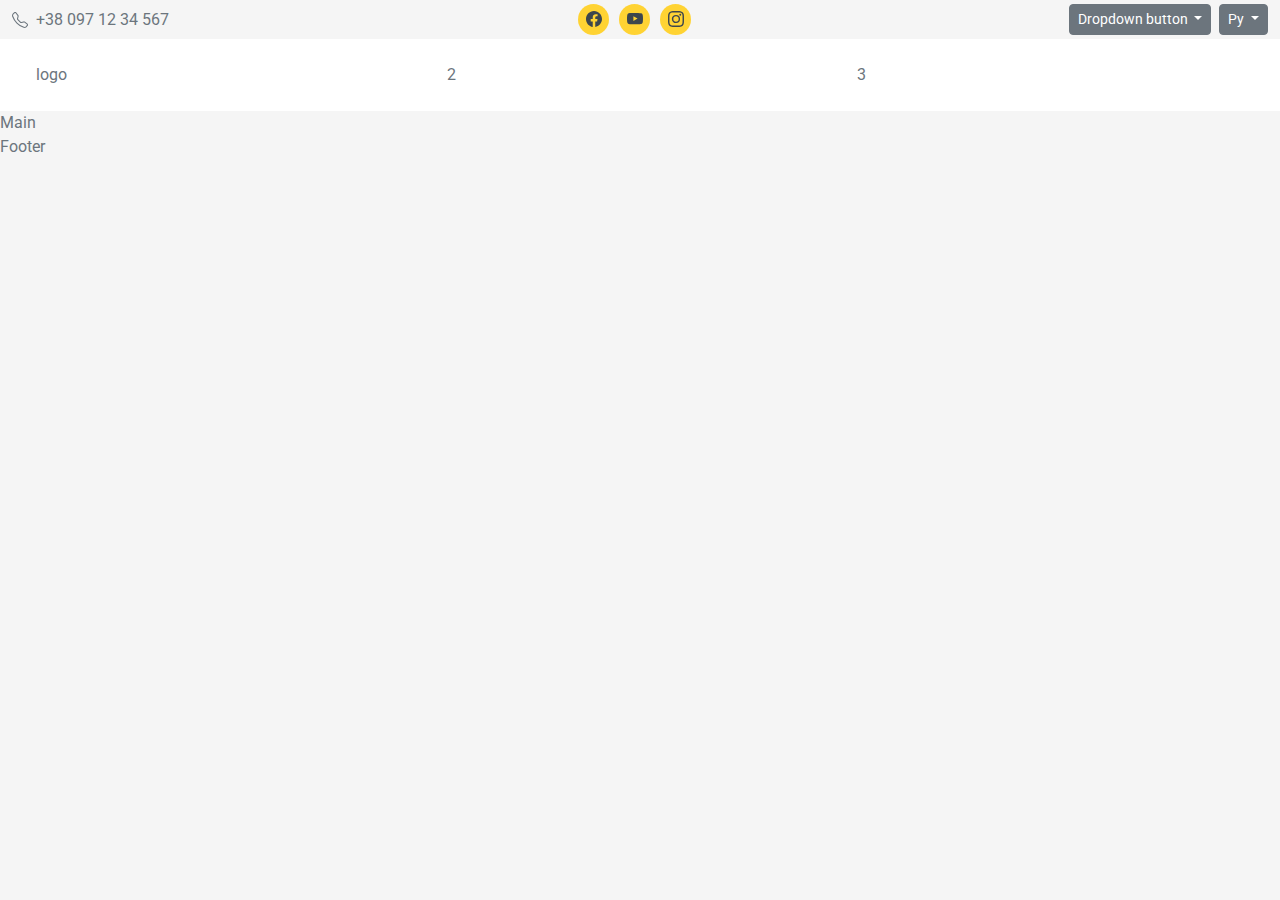
==== index.html @ b7987f8f "header-top" ====
<!DOCTYPE html>
<html lang="ru">

<head>
  <meta charset="UTF-8">
  <meta name="viewport" content="width=device-width, initial-scale=1.0">
  <title>BBQ</title>
  <link rel="preconnect" href="https://fonts.googleapis.com">
  <link rel="preconnect" href="https://fonts.gstatic.com" crossorigin>
  <link
    href="https://fonts.googleapis.com/css2?family=Roboto:ital,wght@0,400;0,700;0,900;1,400;1,700;1,900&display=swap"
    rel="stylesheet">
  <link href="https://cdn.jsdelivr.net/npm/bootstrap@5.3.3/dist/css/bootstrap.min.css" rel="stylesheet"
    integrity="sha384-QWTKZyjpPEjISv5WaRU9OFeRpok6YctnYmDr5pNlyT2bRjXh0JMhjY6hW+ALEwIH" crossorigin="anonymous">
  <link rel="shortcut icon" href="assets/images/favicons/hotdog_4882703.png" type="image/x-icon">
  <link rel="stylesheet" href="style.css">
</head>

<body>

  <header class="header">
    <div class="header-top py-1">
      <div class="container-fluid">
        <div class="row">
          <div class="col-6 col-sm-4">
            <div class="header-top-phone d-flex align-items-center h-100">
              <svg xmlns="http://www.w3.org/2000/svg" width="16" height="16" fill="currentColor" class="bi bi-telephone"
                viewBox="0 0 16 16">
                <path
                  d="M3.654 1.328a.678.678 0 0 0-1.015-.063L1.605 2.3c-.483.484-.661 1.169-.45 1.77a17.6 17.6 0 0 0 4.168 6.608 17.6 17.6 0 0 0 6.608 4.168c.601.211 1.286.033 1.77-.45l1.034-1.034a.678.678 0 0 0-.063-1.015l-2.307-1.794a.68.68 0 0 0-.58-.122l-2.19.547a1.75 1.75 0 0 1-1.657-.459L5.482 8.062a1.75 1.75 0 0 1-.46-1.657l.548-2.19a.68.68 0 0 0-.122-.58zM1.884.511a1.745 1.745 0 0 1 2.612.163L6.29 2.98c.329.423.445.974.315 1.494l-.547 2.19a.68.68 0 0 0 .178.643l2.457 2.457a.68.68 0 0 0 .644.178l2.189-.547a1.75 1.75 0 0 1 1.494.315l2.306 1.794c.829.645.905 1.87.163 2.611l-1.034 1.034c-.74.74-1.846 1.065-2.877.702a18.6 18.6 0 0 1-7.01-4.42 18.6 18.6 0 0 1-4.42-7.009c-.362-1.03-.037-2.137.703-2.877z" />
              </svg>
              <a href="tel:+380971234567" class=" d-none d-sm-block">+38 097 12 34 567</a>
            </div>
          </div>
          <div class="col-sm-4 d-none d-sm-block">
            <ul class="social-icons d-flex justify-content-center">
              <li><a href="" class="social-icons-link">
                  <svg xmlns="http://www.w3.org/2000/svg" width="16" height="16" fill="currentColor"
                    class="bi bi-facebook" viewBox="0 0 16 16">
                    <path
                      d="M16 8.049c0-4.446-3.582-8.05-8-8.05C3.58 0-.002 3.603-.002 8.05c0 4.017 2.926 7.347 6.75 7.951v-5.625h-2.03V8.05H6.75V6.275c0-2.017 1.195-3.131 3.022-3.131.876 0 1.791.157 1.791.157v1.98h-1.009c-.993 0-1.303.621-1.303 1.258v1.51h2.218l-.354 2.326H9.25V16c3.824-.604 6.75-3.934 6.75-7.951" />
                  </svg></a></li>
              <li><a href="" class="social-icons-link">
                  <svg xmlns="http://www.w3.org/2000/svg" width="16" height="16" fill="currentColor"
                    class="bi bi-youtube" viewBox="0 0 16 16">
                    <path
                      d="M8.051 1.999h.089c.822.003 4.987.033 6.11.335a2.01 2.01 0 0 1 1.415 1.42c.101.38.172.883.22 1.402l.01.104.022.26.008.104c.065.914.073 1.77.074 1.957v.075c-.001.194-.01 1.108-.082 2.06l-.008.105-.009.104c-.05.572-.124 1.14-.235 1.558a2.01 2.01 0 0 1-1.415 1.42c-1.16.312-5.569.334-6.18.335h-.142c-.309 0-1.587-.006-2.927-.052l-.17-.006-.087-.004-.171-.007-.171-.007c-1.11-.049-2.167-.128-2.654-.26a2.01 2.01 0 0 1-1.415-1.419c-.111-.417-.185-.986-.235-1.558L.09 9.82l-.008-.104A31 31 0 0 1 0 7.68v-.123c.002-.215.01-.958.064-1.778l.007-.103.003-.052.008-.104.022-.26.01-.104c.048-.519.119-1.023.22-1.402a2.01 2.01 0 0 1 1.415-1.42c.487-.13 1.544-.21 2.654-.26l.17-.007.172-.006.086-.003.171-.007A100 100 0 0 1 7.858 2zM6.4 5.209v4.818l4.157-2.408z" />
                  </svg></a></li>
              <li><a href="" class="social-icons-link">
                  <svg xmlns="http://www.w3.org/2000/svg" width="16" height="16" fill="currentColor"
                    class="bi bi-instagram" viewBox="0 0 16 16">
                    <path
                      d="M8 0C5.829 0 5.556.01 4.703.048 3.85.088 3.269.222 2.76.42a3.9 3.9 0 0 0-1.417.923A3.9 3.9 0 0 0 .42 2.76C.222 3.268.087 3.85.048 4.7.01 5.555 0 5.827 0 8.001c0 2.172.01 2.444.048 3.297.04.852.174 1.433.372 1.942.205.526.478.972.923 1.417.444.445.89.719 1.416.923.51.198 1.09.333 1.942.372C5.555 15.99 5.827 16 8 16s2.444-.01 3.298-.048c.851-.04 1.434-.174 1.943-.372a3.9 3.9 0 0 0 1.416-.923c.445-.445.718-.891.923-1.417.197-.509.332-1.09.372-1.942C15.99 10.445 16 10.173 16 8s-.01-2.445-.048-3.299c-.04-.851-.175-1.433-.372-1.941a3.9 3.9 0 0 0-.923-1.417A3.9 3.9 0 0 0 13.24.42c-.51-.198-1.092-.333-1.943-.372C10.443.01 10.172 0 7.998 0zm-.717 1.442h.718c2.136 0 2.389.007 3.232.046.78.035 1.204.166 1.486.275.373.145.64.319.92.599s.453.546.598.92c.11.281.24.705.275 1.485.039.843.047 1.096.047 3.231s-.008 2.389-.047 3.232c-.035.78-.166 1.203-.275 1.485a2.5 2.5 0 0 1-.599.919c-.28.28-.546.453-.92.598-.28.11-.704.24-1.485.276-.843.038-1.096.047-3.232.047s-2.39-.009-3.233-.047c-.78-.036-1.203-.166-1.485-.276a2.5 2.5 0 0 1-.92-.598 2.5 2.5 0 0 1-.6-.92c-.109-.281-.24-.705-.275-1.485-.038-.843-.046-1.096-.046-3.233s.008-2.388.046-3.231c.036-.78.166-1.204.276-1.486.145-.373.319-.64.599-.92s.546-.453.92-.598c.282-.11.705-.24 1.485-.276.738-.034 1.024-.044 2.515-.045zm4.988 1.328a.96.96 0 1 0 0 1.92.96.96 0 0 0 0-1.92m-4.27 1.122a4.109 4.109 0 1 0 0 8.217 4.109 4.109 0 0 0 0-8.217m0 1.441a2.667 2.667 0 1 1 0 5.334 2.667 2.667 0 0 1 0-5.334" />
                  </svg>
                </a></li>
            </ul>
          </div>
          <div class="col-6 col-sm-4 d-flex justify-content-end">
            <div class="btn-group">
              <div class="dropdown me-2">
                <button class="btn btn-secondary btn-sm dropdown-toggle" type="button" data-bs-toggle="dropdown"
                  aria-expanded="false">
                  Dropdown button
                </button>
                <ul class="dropdown-menu">
                  <li><a class="dropdown-item" href="#">Action</a></li>
                  <li><a class="dropdown-item" href="#">Another action</a></li>
                  <li><a class="dropdown-item" href="#">Something else here</a></li>
                </ul>
              </div>
              <div class="dropdown">
                <button class="btn btn-secondary btn-sm dropdown-toggle" type="button" data-bs-toggle="dropdown"
                  aria-expanded="false">
                  Ру
                </button>
                <ul class="dropdown-menu">
                  <li><a class="dropdown-item" href="#">Eng</a></li>
                </ul>
              </div>
            </div>
          </div>
        </div>
      </div>
    </div>
    <div class="header-middle bg-white p-4">
      <div class="container-fluid">
        <div class="row">
          <div class="col-md-4">
            <a href="index.html" class="header-logo">logo</a>
          </div>
          <div class="col-md-4">2</div>
          <div class="col-md-4">3</div>
        </div>
      </div>
    </div>
    <div class="header-bottom">

    </div>
  </header>



  <main class="main">Main</main>



  <footer class="footer">Footer</footer>

  <script src="https://cdn.jsdelivr.net/npm/@popperjs/core@2.11.8/dist/umd/popper.min.js"
    integrity="sha384-I7E8VVD/ismYTF4hNIPjVp/Zjvgyol6VFvRkX/vR+Vc4jQkC+hVqc2pM8ODewa9r"
    crossorigin="anonymous"></script>
  <script src="https://cdn.jsdelivr.net/npm/bootstrap@5.3.3/dist/js/bootstrap.bundle.min.js"
    integrity="sha384-YvpcrYf0tY3lHB60NNkmXc5s9fDVZLESaAA55NDzOxhy9GkcIdslK1eN7N6jIeHz"
    crossorigin="anonymous"></script>
  <script src="assets/js/main.js"></script>

</body>

</html>
---- style.css ----
.roboto-black-italic {
  font-family: "Roboto", sans-serif;
  font-weight: 900;
  font-style: italic;
}

.roboto-black {
  font-family: "Roboto", sans-serif;
  font-weight: 900;
  font-style: normal;
}

.roboto-bold-italic {
  font-family: "Roboto", sans-serif;
  font-weight: 700;
  font-style: italic;
}

.roboto-bold {
  font-family: "Roboto", sans-serif;
  font-weight: 700;
  font-style: normal;
}

.roboto-regular-italic {
  font-family: "Roboto", sans-serif;
  font-weight: 400;
  font-style: italic;
}

.roboto-regular {
  font-family: "Roboto", sans-serif;
  font-weight: 400;
  font-style: normal;
}

:root {
  --bg-color: #f5f5f5;
  --text-color: #6c757d;
  --accent-color: #ffd333;
  --contrast-color: #3d464d;
}


/* General */
html, body {
  box-sizing: border-box;
  height: 100%;
}

body {
  font-family: 'Roboto', sans-serif;
  min-width: 320px;
  background-color: var(--bg-color);
  color: var(--text-color);
}

a {
  color: var(--text-color);
  text-decoration: none;
}

img {
  min-width: 100%;
  height: auto;
}

ul, li {
	list-style: none;
	margin: 0;
	padding: 0;
}


/* Header */

.header {
}
.header-top {
}
.container-fluid {
}
.row {
}
.col-md-4 {
}
.header-top-phone {

}
.bi {
}
.bi-telephone {
  margin-right: 8px;
}
.social-icons {
  /* display: flex; */
  justify-content: center;
}

.social-icons li {
  margin-right: 10px;
}
.social-icons-link {
  background-color: var(--accent-color);
  color: var(--contrast-color);
  width: 31px;
  height: 31px;
  line-height: 28px;
  border-radius: 50%;
  float: left;
  text-align: center;
  transition: all .3s;
}

.social-icons-link:hover {
  background-color: var(--contrast-color);
  color: var(--accent-color);
}

.bi-facebook {
}
.bi-youtube {
}
.bi-instagram {
}
.btn-group {
}
.dropdown {
}
.btn {
  /* --bs-btn-padding-y: .2rem; --bs-btn-padding-x: .4rem; --bs-btn-font-size: .65rem; */
}
.btn-secondary {
}
.dropdown-toggle {
}
.dropdown-menu {
}
.dropdown-item {
}

.header-middle {
}
.header-bottom {
}
.main {
}
.footer {
}

/* Main */



/* Footer */
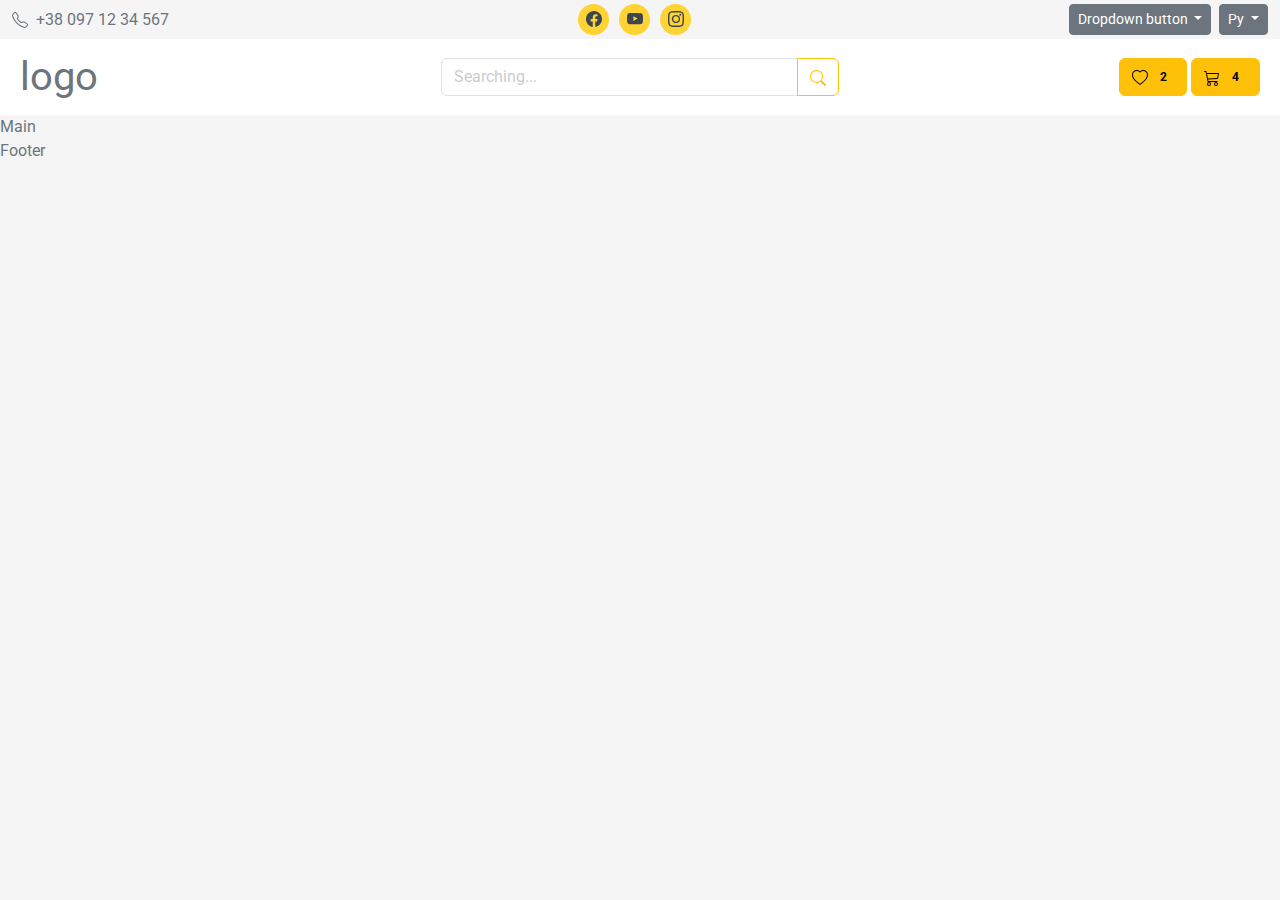
==== commit 85f90919: "layout header-middle" ====
--- a/index.html
+++ b/index.html
@@ -82,19 +82,67 @@
         </div>
       </div>
     </div>
-    <div class="header-middle bg-white p-4">
+    <div class="header-middle bg-white p-2">
       <div class="container-fluid">
-        <div class="row">
+        <div class="row align-items-center">
           <div class="col-md-4">
-            <a href="index.html" class="header-logo">logo</a>
+            <a href="index.html" class="header-logo fs-1">logo</a>
           </div>
-          <div class="col-md-4">2</div>
-          <div class="col-md-4">3</div>
+          <div class="col-md-4 mb-2 mb-md-0">
+            <form action="#">
+              <div class="input-group">
+                <input type="text" class="form-control" placeholder="Searching..." aria-label="Searching..." aria-describedby="button-search">
+                <button class="btn btn-outline-warning" type="submit" id="button-search">
+                  <svg xmlns="http://www.w3.org/2000/svg" width="16" height="16" fill="currentColor" class="bi bi-search" viewBox="0 0 16 16">
+                    <path d="M11.742 10.344a6.5 6.5 0 1 0-1.397 1.398h-.001q.044.06.098.115l3.85 3.85a1 1 0 0 0 1.415-1.414l-3.85-3.85a1 1 0 0 0-.115-.1zM12 6.5a5.5 5.5 0 1 1-11 0 5.5 5.5 0 0 1 11 0"/>
+                  </svg>
+                </button>
+              </div>
+            </form>
+          </div>
+          <div class="col-md-4 cart-buttons text-end">
+            <a href="#" class="btn btn-warning">
+              <!-- <svg xmlns="http://www.w3.org/2000/svg" width="16" height="16" fill="currentColor" class="bi bi-heart-fill" viewBox="0 0 16 16">
+                <path fill-rule="evenodd" d="M8 1.314C12.438-3.248 23.534 4.735 8 15-7.534 4.736 3.562-3.248 8 1.314"/>
+              </svg> -->
+              <svg xmlns="http://www.w3.org/2000/svg" width="16" height="16" fill="currentColor" class="bi bi-heart" viewBox="0 0 16 16">
+                <path d="m8 2.748-.717-.737C5.6.281 2.514.878 1.4 3.053c-.523 1.023-.641 2.5.314 4.385.92 1.815 2.834 3.989 6.286 6.357 3.452-2.368 5.365-4.542 6.286-6.357.955-1.886.838-3.362.314-4.385C13.486.878 10.4.28 8.717 2.01zM8 15C-7.333 4.868 3.279-3.04 7.824 1.143q.09.083.176.171a3 3 0 0 1 .176-.17C12.72-3.042 23.333 4.867 8 15"/>
+              </svg>
+              <span class="badge text-bg-warning">2</span>
+            </a>
+            <button class="btn btn-warning" type="button"  data-bs-toggle="offcanvas" data-bs-target="#offcanvasCart" aria-controls="offcanvasCart">
+              <svg xmlns="http://www.w3.org/2000/svg" width="16" height="16" fill="currentColor" class="bi bi-cart3" viewBox="0 0 16 16">
+                <path d="M0 1.5A.5.5 0 0 1 .5 1H2a.5.5 0 0 1 .485.379L2.89 3H14.5a.5.5 0 0 1 .49.598l-1 5a.5.5 0 0 1-.465.401l-9.397.472L4.415 11H13a.5.5 0 0 1 0 1H4a.5.5 0 0 1-.491-.408L2.01 3.607 1.61 2H.5a.5.5 0 0 1-.5-.5M3.102 4l.84 4.479 9.144-.459L13.89 4zM5 12a2 2 0 1 0 0 4 2 2 0 0 0 0-4m7 0a2 2 0 1 0 0 4 2 2 0 0 0 0-4m-7 1a1 1 0 1 1 0 2 1 1 0 0 1 0-2m7 0a1 1 0 1 1 0 2 1 1 0 0 1 0-2"/>
+              </svg>
+              <span class="badge text-bg-warning">4</span>
+            </button>
+            <div class="offcanvas offcanvas-end" tabindex="-1" id="offcanvasCart" aria-labelledby="offcanvasCartLabel">
+              <div class="offcanvas-header">
+                <h5 class="offcanvas-title" id="offcanvasExampleLabel">Offcanvas</h5>
+                <button type="button" class="btn-close" data-bs-dismiss="offcanvas" aria-label="Close"></button>
+              </div>
+              <div class="offcanvas-body">
+                <div>
+                  Some text as placeholder. In real life you can have the elements you have chosen. Like, text, images, lists, etc.
+                </div>
+                <div class="dropdown mt-3">
+                  <button class="btn btn-secondary dropdown-toggle" type="button" data-bs-toggle="dropdown">
+                    Dropdown button
+                  </button>
+                  <ul class="dropdown-menu">
+                    <li><a class="dropdown-item" href="#">Action</a></li>
+                    <li><a class="dropdown-item" href="#">Another action</a></li>
+                    <li><a class="dropdown-item" href="#">Something else here</a></li>
+                  </ul>
+                </div>
+              </div>
+            </div>
+          </div>
         </div>
       </div>
     </div>
     <div class="header-bottom">
-
+  
     </div>
   </header>
 
--- a/style.css
+++ b/style.css
@@ -39,6 +39,7 @@
   --text-color: #6c757d;
   --accent-color: #ffd333;
   --contrast-color: #3d464d;
+  --gray-color: #ccc;
 }
 
 
@@ -141,15 +142,29 @@
 
 .header-middle {
 }
+
+.form-control:focus {
+  border-color: var(--accent-color);
+  box-shadow: none;
+}
+
+.form-control::placeholder {
+  color: var(--gray-color);
+}
+
+.cart-buttons {
+}
+
 .header-bottom {
 }
-.main {
-}
-.footer {
-}
-
-/* Main */
 
 
 
-/* Footer */+/* Main */
+.main {
+}
+
+
+/* Footer */
+.footer {
+}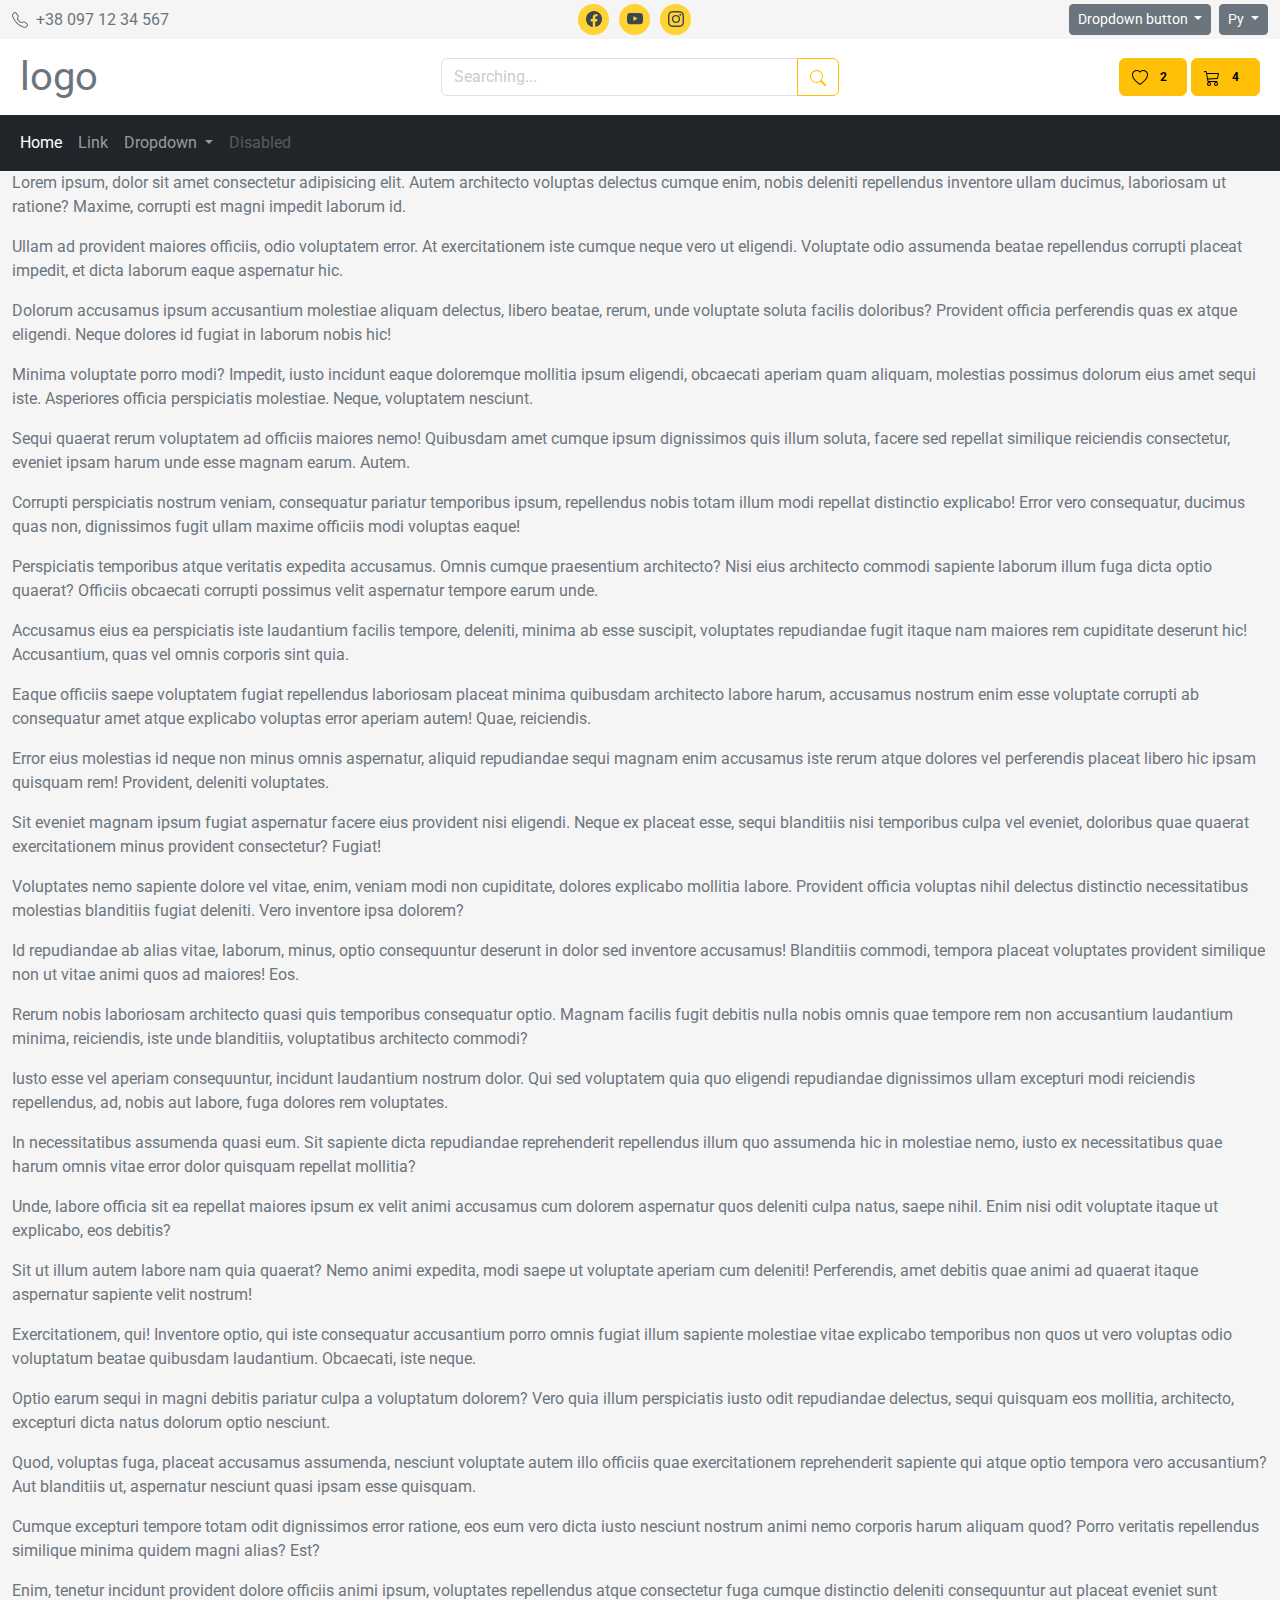
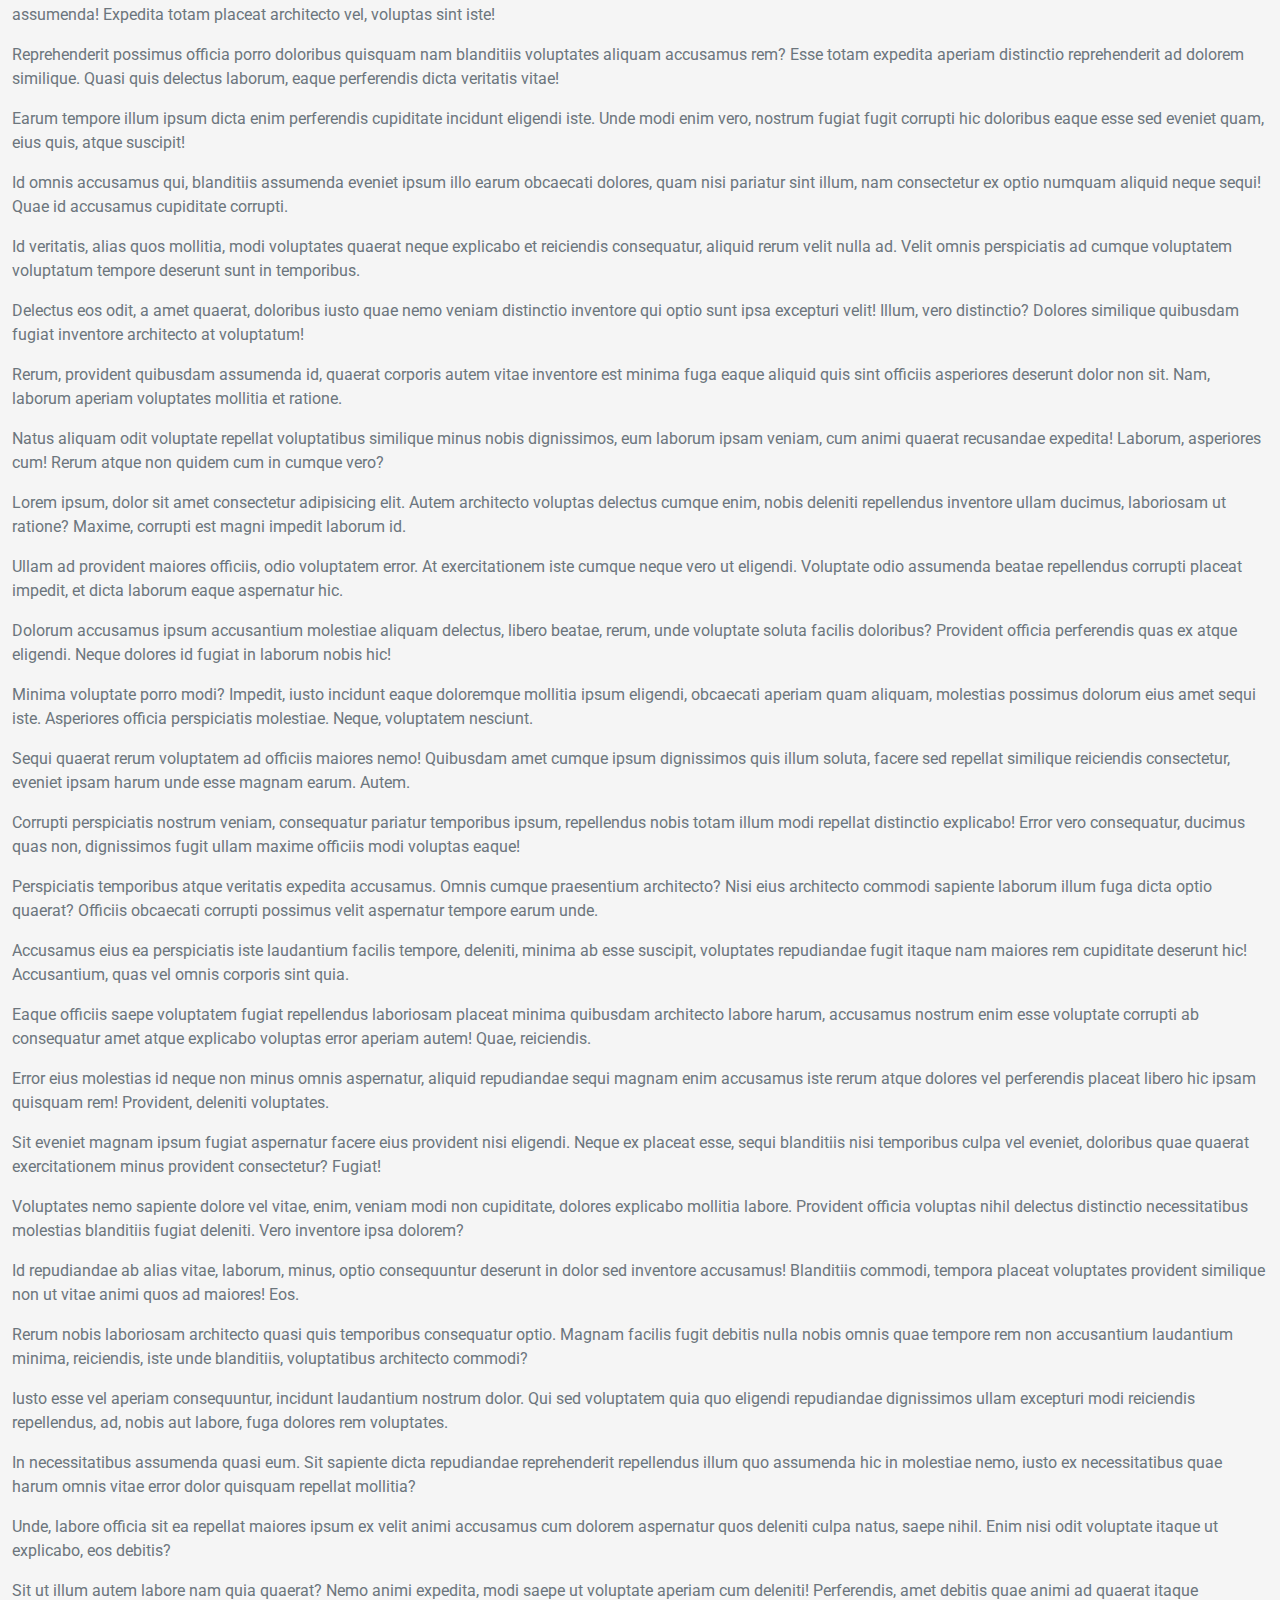
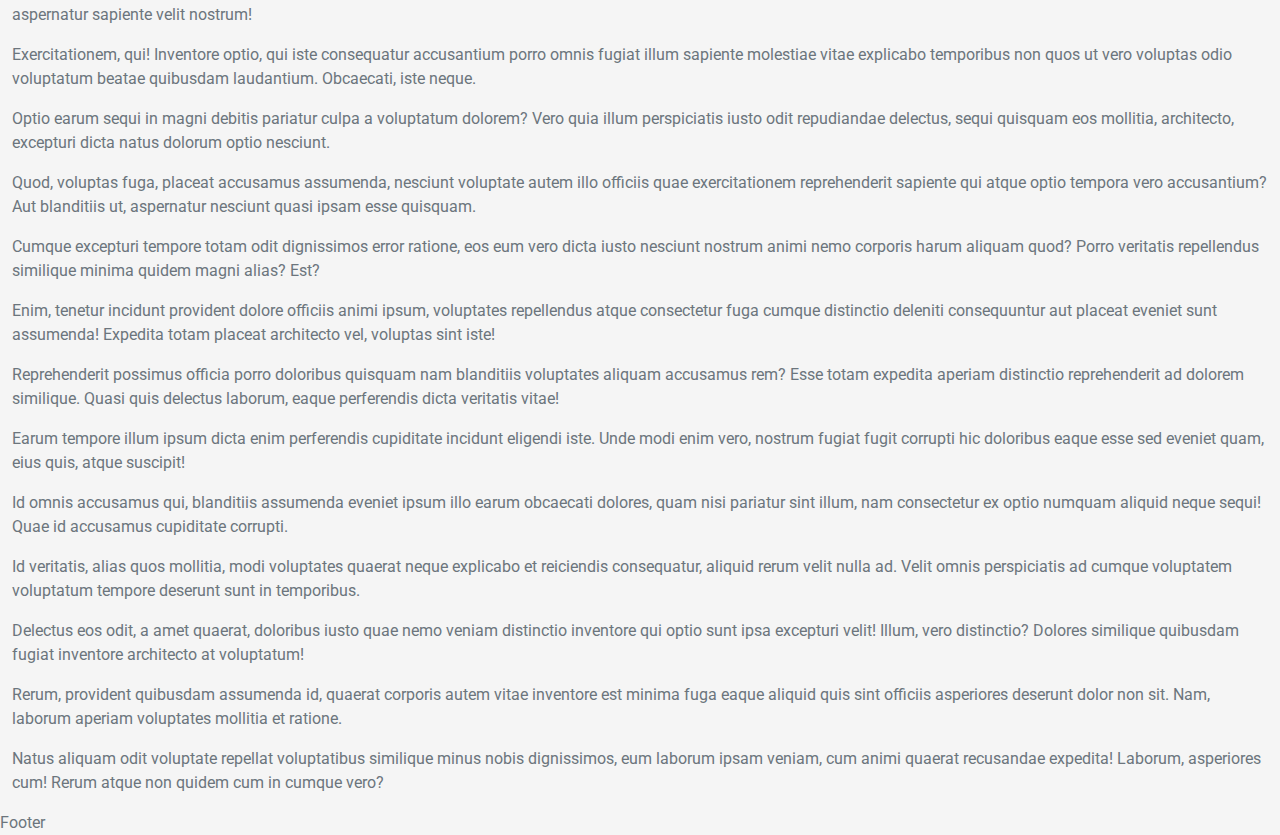
==== commit 8112f92f: "layout header-middle ready" ====
--- a/index.html
+++ b/index.html
@@ -19,6 +19,8 @@
 <body>
 
   <header class="header">
+
+    <!-- .header-top -->
     <div class="header-top py-1">
       <div class="container-fluid">
         <div class="row">
@@ -29,7 +31,12 @@
                 <path
                   d="M3.654 1.328a.678.678 0 0 0-1.015-.063L1.605 2.3c-.483.484-.661 1.169-.45 1.77a17.6 17.6 0 0 0 4.168 6.608 17.6 17.6 0 0 0 6.608 4.168c.601.211 1.286.033 1.77-.45l1.034-1.034a.678.678 0 0 0-.063-1.015l-2.307-1.794a.68.68 0 0 0-.58-.122l-2.19.547a1.75 1.75 0 0 1-1.657-.459L5.482 8.062a1.75 1.75 0 0 1-.46-1.657l.548-2.19a.68.68 0 0 0-.122-.58zM1.884.511a1.745 1.745 0 0 1 2.612.163L6.29 2.98c.329.423.445.974.315 1.494l-.547 2.19a.68.68 0 0 0 .178.643l2.457 2.457a.68.68 0 0 0 .644.178l2.189-.547a1.75 1.75 0 0 1 1.494.315l2.306 1.794c.829.645.905 1.87.163 2.611l-1.034 1.034c-.74.74-1.846 1.065-2.877.702a18.6 18.6 0 0 1-7.01-4.42 18.6 18.6 0 0 1-4.42-7.009c-.362-1.03-.037-2.137.703-2.877z" />
               </svg>
-              <a href="tel:+380971234567" class=" d-none d-sm-block">+38 097 12 34 567</a>
+              <a href="tel:+380971234567" class=" d-none d-sm-block">
+                <svg xmlns="http://www.w3.org/2000/svg" width="16" height="16" fill="currentColor"
+                  class="bi bi-telephone-mobi" viewBox="0 0 16 16">
+                  <path
+                    d="M3.654 1.328a.678.678 0 0 0-1.015-.063L1.605 2.3c-.483.484-.661 1.169-.45 1.77a17.6 17.6 0 0 0 4.168 6.608 17.6 17.6 0 0 0 6.608 4.168c.601.211 1.286.033 1.77-.45l1.034-1.034a.678.678 0 0 0-.063-1.015l-2.307-1.794a.68.68 0 0 0-.58-.122l-2.19.547a1.75 1.75 0 0 1-1.657-.459L5.482 8.062a1.75 1.75 0 0 1-.46-1.657l.548-2.19a.68.68 0 0 0-.122-.58zM1.884.511a1.745 1.745 0 0 1 2.612.163L6.29 2.98c.329.423.445.974.315 1.494l-.547 2.19a.68.68 0 0 0 .178.643l2.457 2.457a.68.68 0 0 0 .644.178l2.189-.547a1.75 1.75 0 0 1 1.494.315l2.306 1.794c.829.645.905 1.87.163 2.611l-1.034 1.034c-.74.74-1.846 1.065-2.877.702a18.6 18.6 0 0 1-7.01-4.42 18.6 18.6 0 0 1-4.42-7.009c-.362-1.03-.037-2.137.703-2.877z" />
+                </svg>+38 097 12 34 567</a>
             </div>
           </div>
           <div class="col-sm-4 d-none d-sm-block">
@@ -82,6 +89,8 @@
         </div>
       </div>
     </div>
+
+    <!-- .header-middle -->
     <div class="header-middle bg-white p-2">
       <div class="container-fluid">
         <div class="row align-items-center">
@@ -91,64 +100,295 @@
           <div class="col-md-4 mb-2 mb-md-0">
             <form action="#">
               <div class="input-group">
-                <input type="text" class="form-control" placeholder="Searching..." aria-label="Searching..." aria-describedby="button-search">
+                <input type="text" class="form-control" placeholder="Searching..." aria-label="Searching..."
+                  aria-describedby="button-search">
                 <button class="btn btn-outline-warning" type="submit" id="button-search">
-                  <svg xmlns="http://www.w3.org/2000/svg" width="16" height="16" fill="currentColor" class="bi bi-search" viewBox="0 0 16 16">
-                    <path d="M11.742 10.344a6.5 6.5 0 1 0-1.397 1.398h-.001q.044.06.098.115l3.85 3.85a1 1 0 0 0 1.415-1.414l-3.85-3.85a1 1 0 0 0-.115-.1zM12 6.5a5.5 5.5 0 1 1-11 0 5.5 5.5 0 0 1 11 0"/>
+                  <svg xmlns="http://www.w3.org/2000/svg" width="16" height="16" fill="currentColor"
+                    class="bi bi-search" viewBox="0 0 16 16">
+                    <path
+                      d="M11.742 10.344a6.5 6.5 0 1 0-1.397 1.398h-.001q.044.06.098.115l3.85 3.85a1 1 0 0 0 1.415-1.414l-3.85-3.85a1 1 0 0 0-.115-.1zM12 6.5a5.5 5.5 0 1 1-11 0 5.5 5.5 0 0 1 11 0" />
                   </svg>
                 </button>
               </div>
             </form>
           </div>
-          <div class="col-md-4 cart-buttons text-end">
+          <div class="col-md-4 cart-buttons text-end d-none d-lg-block">
             <a href="#" class="btn btn-warning">
-              <!-- <svg xmlns="http://www.w3.org/2000/svg" width="16" height="16" fill="currentColor" class="bi bi-heart-fill" viewBox="0 0 16 16">
-                <path fill-rule="evenodd" d="M8 1.314C12.438-3.248 23.534 4.735 8 15-7.534 4.736 3.562-3.248 8 1.314"/>
-              </svg> -->
-              <svg xmlns="http://www.w3.org/2000/svg" width="16" height="16" fill="currentColor" class="bi bi-heart" viewBox="0 0 16 16">
-                <path d="m8 2.748-.717-.737C5.6.281 2.514.878 1.4 3.053c-.523 1.023-.641 2.5.314 4.385.92 1.815 2.834 3.989 6.286 6.357 3.452-2.368 5.365-4.542 6.286-6.357.955-1.886.838-3.362.314-4.385C13.486.878 10.4.28 8.717 2.01zM8 15C-7.333 4.868 3.279-3.04 7.824 1.143q.09.083.176.171a3 3 0 0 1 .176-.17C12.72-3.042 23.333 4.867 8 15"/>
+              <svg xmlns="http://www.w3.org/2000/svg" width="16" height="16" fill="currentColor" class="bi bi-heart"
+                viewBox="0 0 16 16">
+                <path
+                  d="m8 2.748-.717-.737C5.6.281 2.514.878 1.4 3.053c-.523 1.023-.641 2.5.314 4.385.92 1.815 2.834 3.989 6.286 6.357 3.452-2.368 5.365-4.542 6.286-6.357.955-1.886.838-3.362.314-4.385C13.486.878 10.4.28 8.717 2.01zM8 15C-7.333 4.868 3.279-3.04 7.824 1.143q.09.083.176.171a3 3 0 0 1 .176-.17C12.72-3.042 23.333 4.867 8 15" />
               </svg>
               <span class="badge text-bg-warning">2</span>
             </a>
-            <button class="btn btn-warning" type="button"  data-bs-toggle="offcanvas" data-bs-target="#offcanvasCart" aria-controls="offcanvasCart">
-              <svg xmlns="http://www.w3.org/2000/svg" width="16" height="16" fill="currentColor" class="bi bi-cart3" viewBox="0 0 16 16">
-                <path d="M0 1.5A.5.5 0 0 1 .5 1H2a.5.5 0 0 1 .485.379L2.89 3H14.5a.5.5 0 0 1 .49.598l-1 5a.5.5 0 0 1-.465.401l-9.397.472L4.415 11H13a.5.5 0 0 1 0 1H4a.5.5 0 0 1-.491-.408L2.01 3.607 1.61 2H.5a.5.5 0 0 1-.5-.5M3.102 4l.84 4.479 9.144-.459L13.89 4zM5 12a2 2 0 1 0 0 4 2 2 0 0 0 0-4m7 0a2 2 0 1 0 0 4 2 2 0 0 0 0-4m-7 1a1 1 0 1 1 0 2 1 1 0 0 1 0-2m7 0a1 1 0 1 1 0 2 1 1 0 0 1 0-2"/>
+            <button class="btn btn-warning" type="button" data-bs-toggle="offcanvas" data-bs-target="#offcanvasCart"
+              aria-controls="offcanvasCart">
+              <svg xmlns="http://www.w3.org/2000/svg" width="16" height="16" fill="currentColor" class="bi bi-cart3"
+                viewBox="0 0 16 16">
+                <path
+                  d="M0 1.5A.5.5 0 0 1 .5 1H2a.5.5 0 0 1 .485.379L2.89 3H14.5a.5.5 0 0 1 .49.598l-1 5a.5.5 0 0 1-.465.401l-9.397.472L4.415 11H13a.5.5 0 0 1 0 1H4a.5.5 0 0 1-.491-.408L2.01 3.607 1.61 2H.5a.5.5 0 0 1-.5-.5M3.102 4l.84 4.479 9.144-.459L13.89 4zM5 12a2 2 0 1 0 0 4 2 2 0 0 0 0-4m7 0a2 2 0 1 0 0 4 2 2 0 0 0 0-4m-7 1a1 1 0 1 1 0 2 1 1 0 0 1 0-2m7 0a1 1 0 1 1 0 2 1 1 0 0 1 0-2" />
               </svg>
               <span class="badge text-bg-warning">4</span>
             </button>
-            <div class="offcanvas offcanvas-end" tabindex="-1" id="offcanvasCart" aria-labelledby="offcanvasCartLabel">
-              <div class="offcanvas-header">
-                <h5 class="offcanvas-title" id="offcanvasExampleLabel">Offcanvas</h5>
-                <button type="button" class="btn-close" data-bs-dismiss="offcanvas" aria-label="Close"></button>
-              </div>
-              <div class="offcanvas-body">
-                <div>
-                  Some text as placeholder. In real life you can have the elements you have chosen. Like, text, images, lists, etc.
-                </div>
-                <div class="dropdown mt-3">
-                  <button class="btn btn-secondary dropdown-toggle" type="button" data-bs-toggle="dropdown">
-                    Dropdown button
-                  </button>
-                  <ul class="dropdown-menu">
-                    <li><a class="dropdown-item" href="#">Action</a></li>
-                    <li><a class="dropdown-item" href="#">Another action</a></li>
-                    <li><a class="dropdown-item" href="#">Something else here</a></li>
-                  </ul>
-                </div>
-              </div>
-            </div>
           </div>
         </div>
       </div>
     </div>
-    <div class="header-bottom">
-  
+
+    <div class="offcanvas offcanvas-end" tabindex="-1" id="offcanvasCart" aria-labelledby="offcanvasCartLabel">
+      <div class="offcanvas-header">
+        <h5 class="offcanvas-title" id="offcanvasExampleLabel">Cart</h5>
+        <button type="button" class="btn-close" data-bs-dismiss="offcanvas" aria-label="Close"></button>
+      </div>
+      <div class="offcanvas-body">
+        <div>
+          Some text as placeholder. In real life you can have the elements you have chosen. Like, text, images,
+          lists, etc.
+        </div>
+        <div class="dropdown mt-3">
+          <button class="btn btn-secondary dropdown-toggle" type="button" data-bs-toggle="dropdown">
+            Dropdown button
+          </button>
+          <ul class="dropdown-menu">
+            <li><a class="dropdown-item" href="#">Action</a></li>
+            <li><a class="dropdown-item" href="#">Another action</a></li>
+            <li><a class="dropdown-item" href="#">Something else here</a></li>
+          </ul>
+        </div>
+      </div>
     </div>
+
   </header>
 
-
-
-  <main class="main">Main</main>
+  <!-- .header-bottom -->
+  <div class="header-bottom sticky-top">
+    <nav class="navbar navbar-expand-lg bg-dark" data-bs-theme="dark">
+      <div class="container-fluid">
+        <!-- <a class="navbar-brand" href="#">Navbar</a> -->
+        <button class="navbar-toggler" type="button" data-bs-toggle="collapse" data-bs-target="#navbarSupportedContent"
+          aria-controls="navbarSupportedContent" aria-expanded="false" aria-label="Toggle navigation">
+          <span class="navbar-toggler-icon"></span>
+        </button>
+        <div class="collapse navbar-collapse" id="navbarSupportedContent">
+          <ul class="navbar-nav me-auto mb-2 mb-lg-0">
+            <li class="nav-item">
+              <a class="nav-link active" aria-current="page" href="#">Home</a>
+            </li>
+            <li class="nav-item">
+              <a class="nav-link" href="#">Link</a>
+            </li>
+            <li class="nav-item dropdown">
+              <a class="nav-link dropdown-toggle" href="#" role="button" data-bs-toggle="dropdown"
+                aria-expanded="false">
+                Dropdown
+              </a>
+              <ul class="dropdown-menu">
+                <li><a class="dropdown-item" href="#">Action</a></li>
+                <li><a class="dropdown-item" href="#">Another action</a></li>
+                <li>
+                  <hr class="dropdown-divider">
+                </li>
+                <li><a class="dropdown-item" href="#">Something else here</a></li>
+              </ul>
+            </li>
+            <li class="nav-item">
+              <a class="nav-link disabled" aria-disabled="true">Disabled</a>
+            </li>
+          </ul>
+          <!-- <form class="d-flex" role="search">
+              <input class="form-control me-2" type="search" placeholder="Search" aria-label="Search">
+              <button class="btn btn-outline-success" type="submit">Search</button>
+            </form> -->
+        </div>
+
+        <div class="btn-mobi d-block d-lg-none">
+          <a href="#" class="btn btn-warning">
+            <svg xmlns="http://www.w3.org/2000/svg" width="16" height="16" fill="currentColor" class="bi bi-heart"
+              viewBox="0 0 16 16">
+              <path
+                d="m8 2.748-.717-.737C5.6.281 2.514.878 1.4 3.053c-.523 1.023-.641 2.5.314 4.385.92 1.815 2.834 3.989 6.286 6.357 3.452-2.368 5.365-4.542 6.286-6.357.955-1.886.838-3.362.314-4.385C13.486.878 10.4.28 8.717 2.01zM8 15C-7.333 4.868 3.279-3.04 7.824 1.143q.09.083.176.171a3 3 0 0 1 .176-.17C12.72-3.042 23.333 4.867 8 15" />
+            </svg>
+            <span class="badge text-bg-warning">2</span>
+          </a>
+          <button class="btn btn-warning" type="button" data-bs-toggle="offcanvas" data-bs-target="#offcanvasCart"
+            aria-controls="offcanvasCart">
+            <svg xmlns="http://www.w3.org/2000/svg" width="16" height="16" fill="currentColor" class="bi bi-cart3"
+              viewBox="0 0 16 16">
+              <path
+                d="M0 1.5A.5.5 0 0 1 .5 1H2a.5.5 0 0 1 .485.379L2.89 3H14.5a.5.5 0 0 1 .49.598l-1 5a.5.5 0 0 1-.465.401l-9.397.472L4.415 11H13a.5.5 0 0 1 0 1H4a.5.5 0 0 1-.491-.408L2.01 3.607 1.61 2H.5a.5.5 0 0 1-.5-.5M3.102 4l.84 4.479 9.144-.459L13.89 4zM5 12a2 2 0 1 0 0 4 2 2 0 0 0 0-4m7 0a2 2 0 1 0 0 4 2 2 0 0 0 0-4m-7 1a1 1 0 1 1 0 2 1 1 0 0 1 0-2m7 0a1 1 0 1 1 0 2 1 1 0 0 1 0-2" />
+            </svg>
+            <span class="badge text-bg-warning">4</span>
+          </button>
+        </div>
+
+      </div>
+    </nav>
+  </div>
+
+  <main class="main">
+    <div class="container-fluid">
+      <p>Lorem ipsum, dolor sit amet consectetur adipisicing elit. Autem architecto voluptas delectus cumque enim, nobis
+        deleniti repellendus inventore ullam ducimus, laboriosam ut ratione? Maxime, corrupti est magni impedit laborum
+        id.</p>
+      <p>Ullam ad provident maiores officiis, odio voluptatem error. At exercitationem iste cumque neque vero ut
+        eligendi. Voluptate odio assumenda beatae repellendus corrupti placeat impedit, et dicta laborum eaque
+        aspernatur hic.</p>
+      <p>Dolorum accusamus ipsum accusantium molestiae aliquam delectus, libero beatae, rerum, unde voluptate soluta
+        facilis doloribus? Provident officia perferendis quas ex atque eligendi. Neque dolores id fugiat in laborum
+        nobis hic!</p>
+      <p>Minima voluptate porro modi? Impedit, iusto incidunt eaque doloremque mollitia ipsum eligendi, obcaecati
+        aperiam quam aliquam, molestias possimus dolorum eius amet sequi iste. Asperiores officia perspiciatis
+        molestiae. Neque, voluptatem nesciunt.</p>
+      <p>Sequi quaerat rerum voluptatem ad officiis maiores nemo! Quibusdam amet cumque ipsum dignissimos quis illum
+        soluta, facere sed repellat similique reiciendis consectetur, eveniet ipsam harum unde esse magnam earum. Autem.
+      </p>
+      <p>Corrupti perspiciatis nostrum veniam, consequatur pariatur temporibus ipsum, repellendus nobis totam illum modi
+        repellat distinctio explicabo! Error vero consequatur, ducimus quas non, dignissimos fugit ullam maxime officiis
+        modi voluptas eaque!</p>
+      <p>Perspiciatis temporibus atque veritatis expedita accusamus. Omnis cumque praesentium architecto? Nisi eius
+        architecto commodi sapiente laborum illum fuga dicta optio quaerat? Officiis obcaecati corrupti possimus velit
+        aspernatur tempore earum unde.</p>
+      <p>Accusamus eius ea perspiciatis iste laudantium facilis tempore, deleniti, minima ab esse suscipit, voluptates
+        repudiandae fugit itaque nam maiores rem cupiditate deserunt hic! Accusantium, quas vel omnis corporis sint
+        quia.</p>
+      <p>Eaque officiis saepe voluptatem fugiat repellendus laboriosam placeat minima quibusdam architecto labore harum,
+        accusamus nostrum enim esse voluptate corrupti ab consequatur amet atque explicabo voluptas error aperiam autem!
+        Quae, reiciendis.</p>
+      <p>Error eius molestias id neque non minus omnis aspernatur, aliquid repudiandae sequi magnam enim accusamus iste
+        rerum atque dolores vel perferendis placeat libero hic ipsam quisquam rem! Provident, deleniti voluptates.</p>
+      <p>Sit eveniet magnam ipsum fugiat aspernatur facere eius provident nisi eligendi. Neque ex placeat esse, sequi
+        blanditiis nisi temporibus culpa vel eveniet, doloribus quae quaerat exercitationem minus provident consectetur?
+        Fugiat!</p>
+      <p>Voluptates nemo sapiente dolore vel vitae, enim, veniam modi non cupiditate, dolores explicabo mollitia labore.
+        Provident officia voluptas nihil delectus distinctio necessitatibus molestias blanditiis fugiat deleniti. Vero
+        inventore ipsa dolorem?</p>
+      <p>Id repudiandae ab alias vitae, laborum, minus, optio consequuntur deserunt in dolor sed inventore accusamus!
+        Blanditiis commodi, tempora placeat voluptates provident similique non ut vitae animi quos ad maiores! Eos.</p>
+      <p>Rerum nobis laboriosam architecto quasi quis temporibus consequatur optio. Magnam facilis fugit debitis nulla
+        nobis omnis quae tempore rem non accusantium laudantium minima, reiciendis, iste unde blanditiis, voluptatibus
+        architecto commodi?</p>
+      <p>Iusto esse vel aperiam consequuntur, incidunt laudantium nostrum dolor. Qui sed voluptatem quia quo eligendi
+        repudiandae dignissimos ullam excepturi modi reiciendis repellendus, ad, nobis aut labore, fuga dolores rem
+        voluptates.</p>
+      <p>In necessitatibus assumenda quasi eum. Sit sapiente dicta repudiandae reprehenderit repellendus illum quo
+        assumenda hic in molestiae nemo, iusto ex necessitatibus quae harum omnis vitae error dolor quisquam repellat
+        mollitia?</p>
+      <p>Unde, labore officia sit ea repellat maiores ipsum ex velit animi accusamus cum dolorem aspernatur quos
+        deleniti culpa natus, saepe nihil. Enim nisi odit voluptate itaque ut explicabo, eos debitis?</p>
+      <p>Sit ut illum autem labore nam quia quaerat? Nemo animi expedita, modi saepe ut voluptate aperiam cum deleniti!
+        Perferendis, amet debitis quae animi ad quaerat itaque aspernatur sapiente velit nostrum!</p>
+      <p>Exercitationem, qui! Inventore optio, qui iste consequatur accusantium porro omnis fugiat illum sapiente
+        molestiae vitae explicabo temporibus non quos ut vero voluptas odio voluptatum beatae quibusdam laudantium.
+        Obcaecati, iste neque.</p>
+      <p>Optio earum sequi in magni debitis pariatur culpa a voluptatum dolorem? Vero quia illum perspiciatis iusto odit
+        repudiandae delectus, sequi quisquam eos mollitia, architecto, excepturi dicta natus dolorum optio nesciunt.</p>
+      <p>Quod, voluptas fuga, placeat accusamus assumenda, nesciunt voluptate autem illo officiis quae exercitationem
+        reprehenderit sapiente qui atque optio tempora vero accusantium? Aut blanditiis ut, aspernatur nesciunt quasi
+        ipsam esse quisquam.</p>
+      <p>Cumque excepturi tempore totam odit dignissimos error ratione, eos eum vero dicta iusto nesciunt nostrum animi
+        nemo corporis harum aliquam quod? Porro veritatis repellendus similique minima quidem magni alias? Est?</p>
+      <p>Enim, tenetur incidunt provident dolore officiis animi ipsum, voluptates repellendus atque consectetur fuga
+        cumque distinctio deleniti consequuntur aut placeat eveniet sunt assumenda! Expedita totam placeat architecto
+        vel, voluptas sint iste!</p>
+      <p>Reprehenderit possimus officia porro doloribus quisquam nam blanditiis voluptates aliquam accusamus rem? Esse
+        totam expedita aperiam distinctio reprehenderit ad dolorem similique. Quasi quis delectus laborum, eaque
+        perferendis dicta veritatis vitae!</p>
+      <p>Earum tempore illum ipsum dicta enim perferendis cupiditate incidunt eligendi iste. Unde modi enim vero,
+        nostrum fugiat fugit corrupti hic doloribus eaque esse sed eveniet quam, eius quis, atque suscipit!</p>
+      <p>Id omnis accusamus qui, blanditiis assumenda eveniet ipsum illo earum obcaecati dolores, quam nisi pariatur
+        sint illum, nam consectetur ex optio numquam aliquid neque sequi! Quae id accusamus cupiditate corrupti.</p>
+      <p>Id veritatis, alias quos mollitia, modi voluptates quaerat neque explicabo et reiciendis consequatur, aliquid
+        rerum velit nulla ad. Velit omnis perspiciatis ad cumque voluptatem voluptatum tempore deserunt sunt in
+        temporibus.</p>
+      <p>Delectus eos odit, a amet quaerat, doloribus iusto quae nemo veniam distinctio inventore qui optio sunt ipsa
+        excepturi velit! Illum, vero distinctio? Dolores similique quibusdam fugiat inventore architecto at voluptatum!
+      </p>
+      <p>Rerum, provident quibusdam assumenda id, quaerat corporis autem vitae inventore est minima fuga eaque aliquid
+        quis sint officiis asperiores deserunt dolor non sit. Nam, laborum aperiam voluptates mollitia et ratione.</p>
+      <p>Natus aliquam odit voluptate repellat voluptatibus similique minus nobis dignissimos, eum laborum ipsam veniam,
+        cum animi quaerat recusandae expedita! Laborum, asperiores cum! Rerum atque non quidem cum in cumque vero?</p>
+      <p>Lorem ipsum, dolor sit amet consectetur adipisicing elit. Autem architecto voluptas delectus cumque enim, nobis
+        deleniti repellendus inventore ullam ducimus, laboriosam ut ratione? Maxime, corrupti est magni impedit laborum
+        id.</p>
+      <p>Ullam ad provident maiores officiis, odio voluptatem error. At exercitationem iste cumque neque vero ut
+        eligendi. Voluptate odio assumenda beatae repellendus corrupti placeat impedit, et dicta laborum eaque
+        aspernatur hic.</p>
+      <p>Dolorum accusamus ipsum accusantium molestiae aliquam delectus, libero beatae, rerum, unde voluptate soluta
+        facilis doloribus? Provident officia perferendis quas ex atque eligendi. Neque dolores id fugiat in laborum
+        nobis hic!</p>
+      <p>Minima voluptate porro modi? Impedit, iusto incidunt eaque doloremque mollitia ipsum eligendi, obcaecati
+        aperiam quam aliquam, molestias possimus dolorum eius amet sequi iste. Asperiores officia perspiciatis
+        molestiae. Neque, voluptatem nesciunt.</p>
+      <p>Sequi quaerat rerum voluptatem ad officiis maiores nemo! Quibusdam amet cumque ipsum dignissimos quis illum
+        soluta, facere sed repellat similique reiciendis consectetur, eveniet ipsam harum unde esse magnam earum. Autem.
+      </p>
+      <p>Corrupti perspiciatis nostrum veniam, consequatur pariatur temporibus ipsum, repellendus nobis totam illum modi
+        repellat distinctio explicabo! Error vero consequatur, ducimus quas non, dignissimos fugit ullam maxime officiis
+        modi voluptas eaque!</p>
+      <p>Perspiciatis temporibus atque veritatis expedita accusamus. Omnis cumque praesentium architecto? Nisi eius
+        architecto commodi sapiente laborum illum fuga dicta optio quaerat? Officiis obcaecati corrupti possimus velit
+        aspernatur tempore earum unde.</p>
+      <p>Accusamus eius ea perspiciatis iste laudantium facilis tempore, deleniti, minima ab esse suscipit, voluptates
+        repudiandae fugit itaque nam maiores rem cupiditate deserunt hic! Accusantium, quas vel omnis corporis sint
+        quia.</p>
+      <p>Eaque officiis saepe voluptatem fugiat repellendus laboriosam placeat minima quibusdam architecto labore harum,
+        accusamus nostrum enim esse voluptate corrupti ab consequatur amet atque explicabo voluptas error aperiam autem!
+        Quae, reiciendis.</p>
+      <p>Error eius molestias id neque non minus omnis aspernatur, aliquid repudiandae sequi magnam enim accusamus iste
+        rerum atque dolores vel perferendis placeat libero hic ipsam quisquam rem! Provident, deleniti voluptates.</p>
+      <p>Sit eveniet magnam ipsum fugiat aspernatur facere eius provident nisi eligendi. Neque ex placeat esse, sequi
+        blanditiis nisi temporibus culpa vel eveniet, doloribus quae quaerat exercitationem minus provident consectetur?
+        Fugiat!</p>
+      <p>Voluptates nemo sapiente dolore vel vitae, enim, veniam modi non cupiditate, dolores explicabo mollitia labore.
+        Provident officia voluptas nihil delectus distinctio necessitatibus molestias blanditiis fugiat deleniti. Vero
+        inventore ipsa dolorem?</p>
+      <p>Id repudiandae ab alias vitae, laborum, minus, optio consequuntur deserunt in dolor sed inventore accusamus!
+        Blanditiis commodi, tempora placeat voluptates provident similique non ut vitae animi quos ad maiores! Eos.</p>
+      <p>Rerum nobis laboriosam architecto quasi quis temporibus consequatur optio. Magnam facilis fugit debitis nulla
+        nobis omnis quae tempore rem non accusantium laudantium minima, reiciendis, iste unde blanditiis, voluptatibus
+        architecto commodi?</p>
+      <p>Iusto esse vel aperiam consequuntur, incidunt laudantium nostrum dolor. Qui sed voluptatem quia quo eligendi
+        repudiandae dignissimos ullam excepturi modi reiciendis repellendus, ad, nobis aut labore, fuga dolores rem
+        voluptates.</p>
+      <p>In necessitatibus assumenda quasi eum. Sit sapiente dicta repudiandae reprehenderit repellendus illum quo
+        assumenda hic in molestiae nemo, iusto ex necessitatibus quae harum omnis vitae error dolor quisquam repellat
+        mollitia?</p>
+      <p>Unde, labore officia sit ea repellat maiores ipsum ex velit animi accusamus cum dolorem aspernatur quos
+        deleniti culpa natus, saepe nihil. Enim nisi odit voluptate itaque ut explicabo, eos debitis?</p>
+      <p>Sit ut illum autem labore nam quia quaerat? Nemo animi expedita, modi saepe ut voluptate aperiam cum deleniti!
+        Perferendis, amet debitis quae animi ad quaerat itaque aspernatur sapiente velit nostrum!</p>
+      <p>Exercitationem, qui! Inventore optio, qui iste consequatur accusantium porro omnis fugiat illum sapiente
+        molestiae vitae explicabo temporibus non quos ut vero voluptas odio voluptatum beatae quibusdam laudantium.
+        Obcaecati, iste neque.</p>
+      <p>Optio earum sequi in magni debitis pariatur culpa a voluptatum dolorem? Vero quia illum perspiciatis iusto odit
+        repudiandae delectus, sequi quisquam eos mollitia, architecto, excepturi dicta natus dolorum optio nesciunt.</p>
+      <p>Quod, voluptas fuga, placeat accusamus assumenda, nesciunt voluptate autem illo officiis quae exercitationem
+        reprehenderit sapiente qui atque optio tempora vero accusantium? Aut blanditiis ut, aspernatur nesciunt quasi
+        ipsam esse quisquam.</p>
+      <p>Cumque excepturi tempore totam odit dignissimos error ratione, eos eum vero dicta iusto nesciunt nostrum animi
+        nemo corporis harum aliquam quod? Porro veritatis repellendus similique minima quidem magni alias? Est?</p>
+      <p>Enim, tenetur incidunt provident dolore officiis animi ipsum, voluptates repellendus atque consectetur fuga
+        cumque distinctio deleniti consequuntur aut placeat eveniet sunt assumenda! Expedita totam placeat architecto
+        vel, voluptas sint iste!</p>
+      <p>Reprehenderit possimus officia porro doloribus quisquam nam blanditiis voluptates aliquam accusamus rem? Esse
+        totam expedita aperiam distinctio reprehenderit ad dolorem similique. Quasi quis delectus laborum, eaque
+        perferendis dicta veritatis vitae!</p>
+      <p>Earum tempore illum ipsum dicta enim perferendis cupiditate incidunt eligendi iste. Unde modi enim vero,
+        nostrum fugiat fugit corrupti hic doloribus eaque esse sed eveniet quam, eius quis, atque suscipit!</p>
+      <p>Id omnis accusamus qui, blanditiis assumenda eveniet ipsum illo earum obcaecati dolores, quam nisi pariatur
+        sint illum, nam consectetur ex optio numquam aliquid neque sequi! Quae id accusamus cupiditate corrupti.</p>
+      <p>Id veritatis, alias quos mollitia, modi voluptates quaerat neque explicabo et reiciendis consequatur, aliquid
+        rerum velit nulla ad. Velit omnis perspiciatis ad cumque voluptatem voluptatum tempore deserunt sunt in
+        temporibus.</p>
+      <p>Delectus eos odit, a amet quaerat, doloribus iusto quae nemo veniam distinctio inventore qui optio sunt ipsa
+        excepturi velit! Illum, vero distinctio? Dolores similique quibusdam fugiat inventore architecto at voluptatum!
+      </p>
+      <p>Rerum, provident quibusdam assumenda id, quaerat corporis autem vitae inventore est minima fuga eaque aliquid
+        quis sint officiis asperiores deserunt dolor non sit. Nam, laborum aperiam voluptates mollitia et ratione.</p>
+      <p>Natus aliquam odit voluptate repellat voluptatibus similique minus nobis dignissimos, eum laborum ipsam veniam,
+        cum animi quaerat recusandae expedita! Laborum, asperiores cum! Rerum atque non quidem cum in cumque vero?</p>
+    </div>
+  </main>
 
 
 
--- a/style.css
+++ b/style.css
@@ -93,6 +93,11 @@
 .bi-telephone {
   margin-right: 8px;
 }
+
+.bi-telephone-mobi {
+  display: none;
+}
+
 .social-icons {
   /* display: flex; */
   justify-content: center;
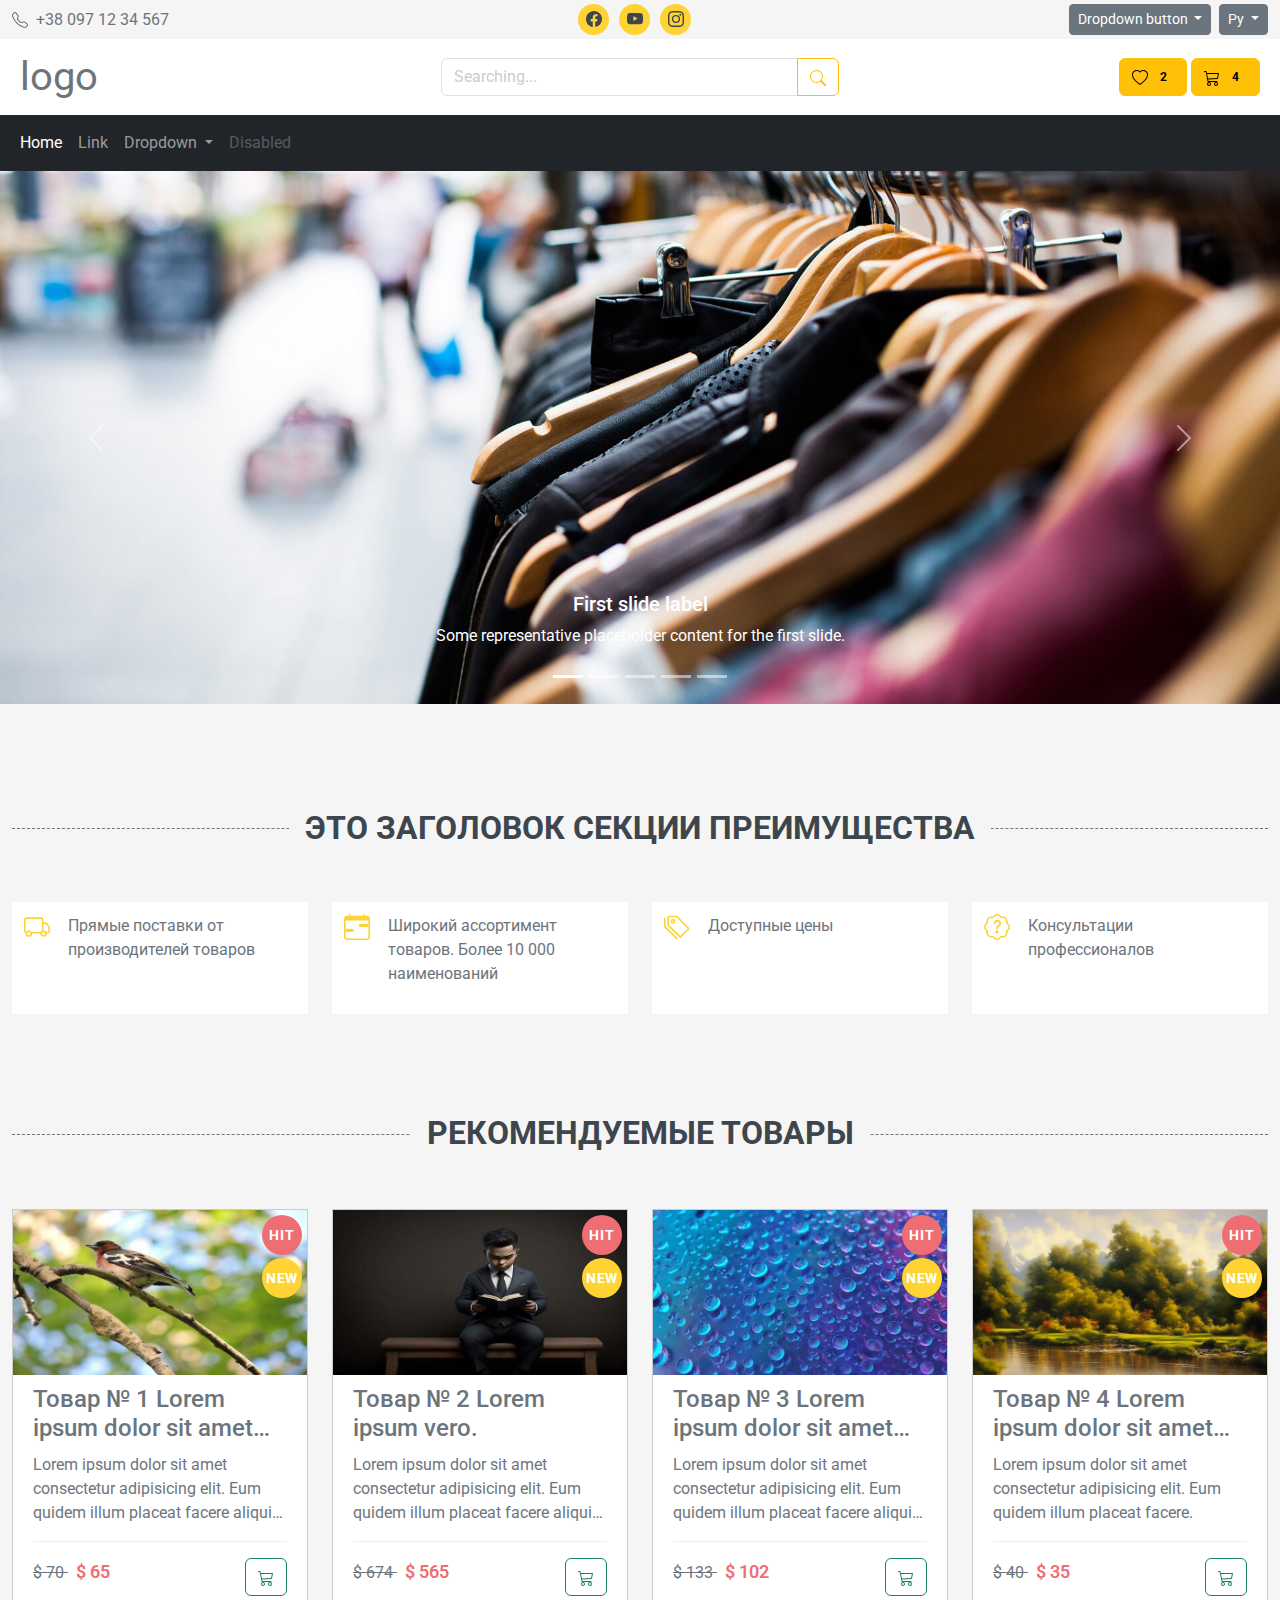
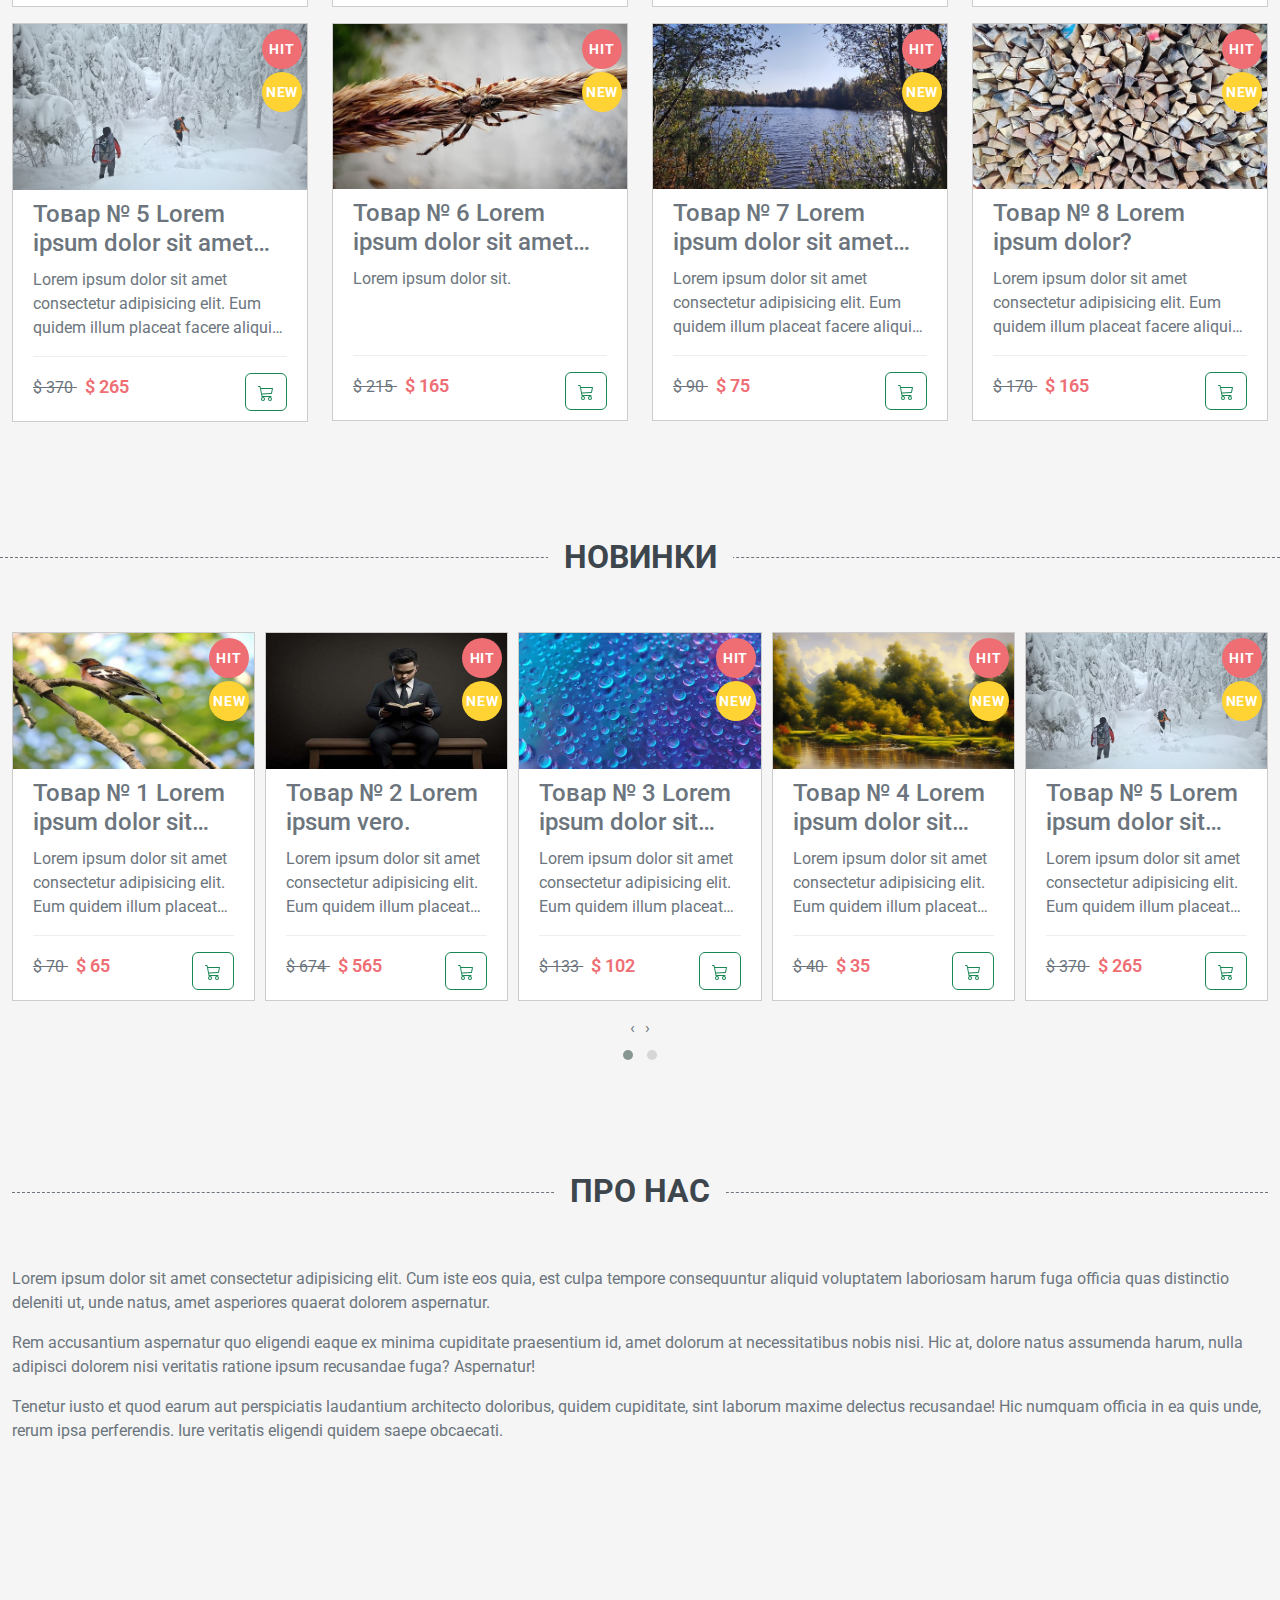
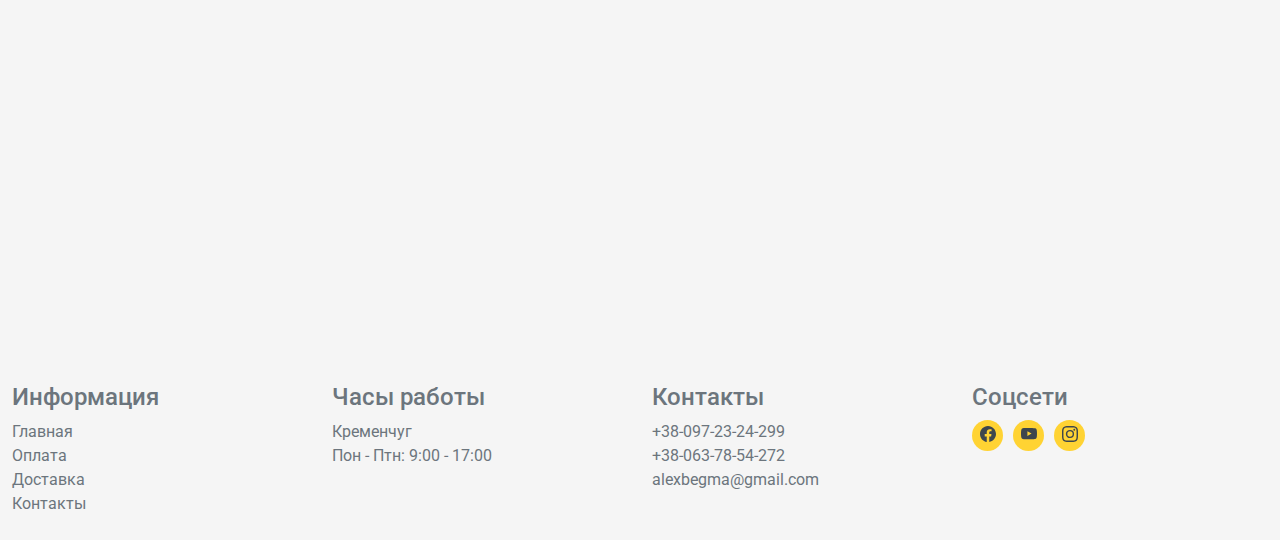
==== commit a05bc713: "layout main page first version" ====
--- a/index.html
+++ b/index.html
@@ -12,6 +12,10 @@
     rel="stylesheet">
   <link href="https://cdn.jsdelivr.net/npm/bootstrap@5.3.3/dist/css/bootstrap.min.css" rel="stylesheet"
     integrity="sha384-QWTKZyjpPEjISv5WaRU9OFeRpok6YctnYmDr5pNlyT2bRjXh0JMhjY6hW+ALEwIH" crossorigin="anonymous">
+
+  <link rel="stylesheet" href="/assets/owlcarousel/owl.carousel.min.css">
+  <link rel="stylesheet" href="/assets/owlcarousel/owl.theme.default.min.css">
+
   <link rel="shortcut icon" href="assets/images/favicons/hotdog_4882703.png" type="image/x-icon">
   <link rel="stylesheet" href="style.css">
 </head>
@@ -161,7 +165,7 @@
   </header>
 
   <!-- .header-bottom -->
-  <div class="header-bottom sticky-top">
+  <div class="header-bottom sticky-top" id="header-nav">
     <nav class="navbar navbar-expand-lg bg-dark" data-bs-theme="dark">
       <div class="container-fluid">
         <!-- <a class="navbar-brand" href="#">Navbar</a> -->
@@ -225,174 +229,861 @@
     </nav>
   </div>
 
+  <!-- main -->
+
   <main class="main">
+
+    <div id="carouselExampleCaptions" class="carousel slide">
+      <div class="carousel-indicators">
+        <button type="button" data-bs-target="#carouselExampleCaptions" data-bs-slide-to="0" class="active"
+          aria-current="true" aria-label="Slide 1"></button>
+        <button type="button" data-bs-target="#carouselExampleCaptions" data-bs-slide-to="1"
+          aria-label="Slide 2"></button>
+        <button type="button" data-bs-target="#carouselExampleCaptions" data-bs-slide-to="2"
+          aria-label="Slide 3"></button>
+        <button type="button" data-bs-target="#carouselExampleCaptions" data-bs-slide-to="3"
+          aria-label="Slide 4"></button>
+        <button type="button" data-bs-target="#carouselExampleCaptions" data-bs-slide-to="4"
+          aria-label="Slide 5"></button>
+      </div>
+      <div class="carousel-inner">
+        <div class="carousel-item active">
+          <img src="/assets/images/slider/1.jpg" class="d-block w-100" alt="...">
+          <div class="carousel-caption d-none d-md-block">
+            <h5>First slide label</h5>
+            <p>Some representative placeholder content for the first slide.</p>
+          </div>
+        </div>
+        <div class="carousel-item">
+          <img src="/assets/images/slider/2.jpg" class="d-block w-100" alt="...">
+          <div class="carousel-caption d-none d-md-block">
+            <h5>Second slide label</h5>
+            <p>Some representative placeholder content for the second slide.</p>
+          </div>
+        </div>
+        <div class="carousel-item">
+          <img src="/assets/images/slider/3.jpg" class="d-block w-100" alt="...">
+          <div class="carousel-caption d-none d-md-block">
+            <h5>Third slide label</h5>
+            <p>Some representative placeholder content for the third slide.</p>
+          </div>
+        </div>
+        <div class="carousel-item">
+          <img src="/assets/images/slider/4.jpg" class="d-block w-100" alt="...">
+          <div class="carousel-caption d-none d-md-block">
+            <h5>Fourth slide label</h5>
+            <p>Some representative placeholder content for the third slide.</p>
+          </div>
+        </div>
+        <div class="carousel-item">
+          <img src="/assets/images/slider/5.jpg" class="d-block w-100" alt="...">
+          <div class="carousel-caption d-none d-md-block">
+            <h5>Fifth slide label</h5>
+            <p>Some representative placeholder content for the third slide.</p>
+          </div>
+        </div>
+      </div>
+      <button class="carousel-control-prev" type="button" data-bs-target="#carouselExampleCaptions"
+        data-bs-slide="prev">
+        <span class="carousel-control-prev-icon" aria-hidden="true"></span>
+        <span class="visually-hidden">Previous</span>
+      </button>
+      <button class="carousel-control-next" type="button" data-bs-target="#carouselExampleCaptions"
+        data-bs-slide="next">
+        <span class="carousel-control-next-icon" aria-hidden="true"></span>
+        <span class="visually-hidden">Next</span>
+      </button>
+    </div>
+
+    <section class="advantages">
+      <div class="container-fluid">
+        <div class="row">
+          <div class="col-12">
+            <section class="section-title">
+              <span>Это заголовок секции Преимущества</span>
+            </section>
+          </div>
+        </div>
+
+        <div class="row advantages__items gy-3">
+          <div class="col-lg-3 col-sm-6">
+            <div class="advantages__item d-flex flex-row h-100">
+              <p class="advantages__icon"><svg xmlns="http://www.w3.org/2000/svg" width="26" height="26"
+                  fill="currentColor" class="bi bi-truck" viewBox="0 0 16 16">
+                  <path
+                    d="M0 3.5A1.5 1.5 0 0 1 1.5 2h9A1.5 1.5 0 0 1 12 3.5V5h1.02a1.5 1.5 0 0 1 1.17.563l1.481 1.85a1.5 1.5 0 0 1 .329.938V10.5a1.5 1.5 0 0 1-1.5 1.5H14a2 2 0 1 1-4 0H5a2 2 0 1 1-3.998-.085A1.5 1.5 0 0 1 0 10.5zm1.294 7.456A2 2 0 0 1 4.732 11h5.536a2 2 0 0 1 .732-.732V3.5a.5.5 0 0 0-.5-.5h-9a.5.5 0 0 0-.5.5v7a.5.5 0 0 0 .294.456M12 10a2 2 0 0 1 1.732 1h.768a.5.5 0 0 0 .5-.5V8.35a.5.5 0 0 0-.11-.312l-1.48-1.85A.5.5 0 0 0 13.02 6H12zm-9 1a1 1 0 1 0 0 2 1 1 0 0 0 0-2m9 0a1 1 0 1 0 0 2 1 1 0 0 0 0-2" />
+                </svg></p>
+              <p>Прямые поставки от производителей товаров</p>
+            </div>
+          </div>
+          <div class="col-lg-3 col-sm-6">
+            <div class="advantages__item d-flex flex-row h-100">
+              <p class="advantages__icon"><svg xmlns="http://www.w3.org/2000/svg" width="26" height="26"
+                  fill="currentColor" class="bi bi-calendar-range" viewBox="0 0 16 16">
+                  <path d="M9 7a1 1 0 0 1 1-1h5v2h-5a1 1 0 0 1-1-1M1 9h4a1 1 0 0 1 0 2H1z" />
+                  <path
+                    d="M3.5 0a.5.5 0 0 1 .5.5V1h8V.5a.5.5 0 0 1 1 0V1h1a2 2 0 0 1 2 2v11a2 2 0 0 1-2 2H2a2 2 0 0 1-2-2V3a2 2 0 0 1 2-2h1V.5a.5.5 0 0 1 .5-.5M1 4v10a1 1 0 0 0 1 1h12a1 1 0 0 0 1-1V4z" />
+                </svg></p>
+              <p>Широкий ассортимент товаров. Более 10 000 наименований</p>
+            </div>
+          </div>
+          <div class="col-lg-3 col-sm-6">
+            <div class="advantages__item d-flex flex-row h-100">
+              <p class="advantages__icon"><svg xmlns="http://www.w3.org/2000/svg" width="26" height="26"
+                  fill="currentColor" class="bi bi-tags" viewBox="0 0 16 16">
+                  <path
+                    d="M3 2v4.586l7 7L14.586 9l-7-7zM2 2a1 1 0 0 1 1-1h4.586a1 1 0 0 1 .707.293l7 7a1 1 0 0 1 0 1.414l-4.586 4.586a1 1 0 0 1-1.414 0l-7-7A1 1 0 0 1 2 6.586z" />
+                  <path
+                    d="M5.5 5a.5.5 0 1 1 0-1 .5.5 0 0 1 0 1m0 1a1.5 1.5 0 1 0 0-3 1.5 1.5 0 0 0 0 3M1 7.086a1 1 0 0 0 .293.707L8.75 15.25l-.043.043a1 1 0 0 1-1.414 0l-7-7A1 1 0 0 1 0 7.586V3a1 1 0 0 1 1-1z" />
+                </svg></p>
+              <p>Доступные цены</p>
+            </div>
+          </div>
+          <div class="col-lg-3 col-sm-6">
+            <div class="advantages__item d-flex flex-row h-100">
+              <p class="advantages__icon"><svg xmlns="http://www.w3.org/2000/svg" width="26" height="26"
+                  fill="currentColor" class="bi bi-patch-question" viewBox="0 0 16 16">
+                  <path
+                    d="M8.05 9.6c.336 0 .504-.24.554-.627.04-.534.198-.815.847-1.26.673-.475 1.049-1.09 1.049-1.986 0-1.325-.92-2.227-2.262-2.227-1.02 0-1.792.492-2.1 1.29A1.7 1.7 0 0 0 6 5.48c0 .393.203.64.545.64.272 0 .455-.147.564-.51.158-.592.525-.915 1.074-.915.61 0 1.03.446 1.03 1.084 0 .563-.208.885-.822 1.325-.619.433-.926.914-.926 1.64v.111c0 .428.208.745.585.745" />
+                  <path
+                    d="m10.273 2.513-.921-.944.715-.698.622.637.89-.011a2.89 2.89 0 0 1 2.924 2.924l-.01.89.636.622a2.89 2.89 0 0 1 0 4.134l-.637.622.011.89a2.89 2.89 0 0 1-2.924 2.924l-.89-.01-.622.636a2.89 2.89 0 0 1-4.134 0l-.622-.637-.89.011a2.89 2.89 0 0 1-2.924-2.924l.01-.89-.636-.622a2.89 2.89 0 0 1 0-4.134l.637-.622-.011-.89a2.89 2.89 0 0 1 2.924-2.924l.89.01.622-.636a2.89 2.89 0 0 1 4.134 0l-.715.698a1.89 1.89 0 0 0-2.704 0l-.92.944-1.32-.016a1.89 1.89 0 0 0-1.911 1.912l.016 1.318-.944.921a1.89 1.89 0 0 0 0 2.704l.944.92-.016 1.32a1.89 1.89 0 0 0 1.912 1.911l1.318-.016.921.944a1.89 1.89 0 0 0 2.704 0l.92-.944 1.32.016a1.89 1.89 0 0 0 1.911-1.912l-.016-1.318.944-.921a1.89 1.89 0 0 0 0-2.704l-.944-.92.016-1.32a1.89 1.89 0 0 0-1.912-1.911z" />
+                  <path d="M7.001 11a1 1 0 1 1 2 0 1 1 0 0 1-2 0" />
+                </svg></p>
+              <p>Консультации профессионалов</p>
+            </div>
+          </div>
+        </div>
+
+      </div>
+    </section>
+
+    <section class="featured-products">
+      <div class="container-fluid">
+        <div class="row mb-5">
+          <div class="col-12">
+            <h2 class="section-title">
+              <span>Рекомендуемые товары</span>
+            </h2>
+          </div>
+        </div>
+
+        <div class="row">
+
+          <div class="col-lg-3 col-md-4 col-sm-6 mb-3">
+            <div class="product-card">
+              <div class="product-card-offer">
+                <div class="offer-hit">Hit</div>
+                <div class="offer-new">New</div>
+              </div>
+              <div class="product-thumb">
+                <a href="product.html">
+                  <img src="/assets/images/bird-6079394_640.jpg" class="col-12 col-md-4 col-md-4 col-sm-6" alt="">
+                </a>
+              </div>
+              <div class="product-details">
+                <h4>
+                  <a href="product.html">Товар № 1 Lorem ipsum dolor sit amet consectetur adipisicing elit. Praesentium
+                    corrupti eius esse neque! In et reiciendis voluptatibus vero?</a>
+                </h4>
+                <p class="product-excerpt">Lorem ipsum dolor sit amet consectetur adipisicing elit. Eum quidem illum
+                  placeat facere aliquid ut voluptatum, eius vel, tempora pariatur excepturi odit. Lorem ipsum dolor sit
+                  amet consectetur adipisicing elit. Eum quidem illum.</p>
+                <div class="product-bottom-details d-flex justify-content-between">
+                  <div class="prdouct-price">
+                    <small>
+                      $ 70
+                    </small>
+                    $ 65
+                  </div>
+                  <div class="product-links">
+                    <a href="#" class="btn btn-outline-success   add-to-card">
+                      <svg xmlns="http://www.w3.org/2000/svg" width="16" height="16" fill="currentColor"
+                        class="bi bi-cart3" viewBox="0 0 16 16">
+                        <path
+                          d="M0 1.5A.5.5 0 0 1 .5 1H2a.5.5 0 0 1 .485.379L2.89 3H14.5a.5.5 0 0 1 .49.598l-1 5a.5.5 0 0 1-.465.401l-9.397.472L4.415 11H13a.5.5 0 0 1 0 1H4a.5.5 0 0 1-.491-.408L2.01 3.607 1.61 2H.5a.5.5 0 0 1-.5-.5M3.102 4l.84 4.479 9.144-.459L13.89 4zM5 12a2 2 0 1 0 0 4 2 2 0 0 0 0-4m7 0a2 2 0 1 0 0 4 2 2 0 0 0 0-4m-7 1a1 1 0 1 1 0 2 1 1 0 0 1 0-2m7 0a1 1 0 1 1 0 2 1 1 0 0 1 0-2" />
+                      </svg>
+                    </a>
+                  </div>
+                </div>
+              </div>
+            </div>
+          </div>
+
+          <div class="col-lg-3 col-md-4 col-sm-6 mb-3">
+            <div class="product-card">
+              <div class="product-card-offer">
+                <div class="offer-hit">Hit</div>
+                <div class="offer-new">New</div>
+              </div>
+              <div class="product-thumb">
+                <a href="product.html">
+                  <img src="/assets/images/child-7810863_640.jpg" class="col-12 col-md-4 col-md-4 col-sm-6" alt="">
+                </a>
+              </div>
+              <div class="product-details">
+                <h4>
+                  <a href="product.html">Товар № 2 Lorem ipsum vero.</a>
+                </h4>
+                <p class="product-excerpt">Lorem ipsum dolor sit amet consectetur adipisicing elit. Eum quidem illum
+                  placeat facere aliquid ut voluptatum, eius vel, tempora pariatur excepturi odit. Lorem ipsum dolor sit
+                  amet consectetur adipisicing elit. Eum quidem illum.</p>
+                <div class="product-bottom-details d-flex justify-content-between">
+                  <div class="prdouct-price">
+                    <small>
+                      $ 674
+                    </small>
+                    $ 565
+                  </div>
+                  <div class="product-links">
+                    <a href="#" class="btn btn-outline-success   add-to-card">
+                      <svg xmlns="http://www.w3.org/2000/svg" width="16" height="16" fill="currentColor"
+                        class="bi bi-cart3" viewBox="0 0 16 16">
+                        <path
+                          d="M0 1.5A.5.5 0 0 1 .5 1H2a.5.5 0 0 1 .485.379L2.89 3H14.5a.5.5 0 0 1 .49.598l-1 5a.5.5 0 0 1-.465.401l-9.397.472L4.415 11H13a.5.5 0 0 1 0 1H4a.5.5 0 0 1-.491-.408L2.01 3.607 1.61 2H.5a.5.5 0 0 1-.5-.5M3.102 4l.84 4.479 9.144-.459L13.89 4zM5 12a2 2 0 1 0 0 4 2 2 0 0 0 0-4m7 0a2 2 0 1 0 0 4 2 2 0 0 0 0-4m-7 1a1 1 0 1 1 0 2 1 1 0 0 1 0-2m7 0a1 1 0 1 1 0 2 1 1 0 0 1 0-2" />
+                      </svg>
+                    </a>
+                  </div>
+                </div>
+              </div>
+            </div>
+          </div>
+
+          <div class="col-lg-3 col-md-4 col-sm-6 mb-3">
+            <div class="product-card">
+              <div class="product-card-offer">
+                <div class="offer-hit">Hit</div>
+                <div class="offer-new">New</div>
+              </div>
+              <div class="product-thumb">
+                <a href="product.html">
+                  <img src="/assets/images/droplets-8203505_640.jpg" class="col-12 col-md-4 col-md-4 col-sm-6" alt="">
+                </a>
+              </div>
+              <div class="product-details">
+                <h4>
+                  <a href="product.html">Товар № 3 Lorem ipsum dolor sit amet consectetur adipisicing elit. Praesentium
+                    corrupti eius esse neque! In et reiciendis voluptatibus vero?</a>
+                </h4>
+                <p class="product-excerpt">Lorem ipsum dolor sit amet consectetur adipisicing elit. Eum quidem illum
+                  placeat facere aliquid ut voluptatum, eius vel, tempora pariatur excepturi odit. Lorem ipsum dolor sit
+                  amet consectetur adipisicing elit. Eum quidem illum.</p>
+                <div class="product-bottom-details d-flex justify-content-between">
+                  <div class="prdouct-price">
+                    <small>
+                      $ 133
+                    </small>
+                    $ 102
+                  </div>
+                  <div class="product-links">
+                    <a href="#" class="btn btn-outline-success   add-to-card">
+                      <svg xmlns="http://www.w3.org/2000/svg" width="16" height="16" fill="currentColor"
+                        class="bi bi-cart3" viewBox="0 0 16 16">
+                        <path
+                          d="M0 1.5A.5.5 0 0 1 .5 1H2a.5.5 0 0 1 .485.379L2.89 3H14.5a.5.5 0 0 1 .49.598l-1 5a.5.5 0 0 1-.465.401l-9.397.472L4.415 11H13a.5.5 0 0 1 0 1H4a.5.5 0 0 1-.491-.408L2.01 3.607 1.61 2H.5a.5.5 0 0 1-.5-.5M3.102 4l.84 4.479 9.144-.459L13.89 4zM5 12a2 2 0 1 0 0 4 2 2 0 0 0 0-4m7 0a2 2 0 1 0 0 4 2 2 0 0 0 0-4m-7 1a1 1 0 1 1 0 2 1 1 0 0 1 0-2m7 0a1 1 0 1 1 0 2 1 1 0 0 1 0-2" />
+                      </svg>
+                    </a>
+                  </div>
+                </div>
+              </div>
+            </div>
+          </div>
+
+          <div class="col-lg-3 col-md-4 col-sm-6 mb-3">
+            <div class="product-card">
+              <div class="product-card-offer">
+                <div class="offer-hit">Hit</div>
+                <div class="offer-new">New</div>
+              </div>
+              <div class="product-thumb">
+                <a href="product.html">
+                  <img src="/assets/images/landscape-7655236_640.jpg" class="col-12 col-md-4 col-md-4 col-sm-6" alt="">
+                </a>
+              </div>
+              <div class="product-details">
+                <h4>
+                  <a href="product.html">Товар № 4 Lorem ipsum dolor sit amet consectetur adipisicing elit. Praesentium
+                    corrupti eius esse neque! In et reiciendis voluptatibus vero?</a>
+                </h4>
+                <p class="product-excerpt">Lorem ipsum dolor sit amet consectetur adipisicing elit. Eum quidem illum
+                  placeat facere.</p>
+                <div class="product-bottom-details d-flex justify-content-between">
+                  <div class="prdouct-price">
+                    <small>
+                      $ 40
+                    </small>
+                    $ 35
+                  </div>
+                  <div class="product-links">
+                    <a href="#" class="btn btn-outline-success   add-to-card">
+                      <svg xmlns="http://www.w3.org/2000/svg" width="16" height="16" fill="currentColor"
+                        class="bi bi-cart3" viewBox="0 0 16 16">
+                        <path
+                          d="M0 1.5A.5.5 0 0 1 .5 1H2a.5.5 0 0 1 .485.379L2.89 3H14.5a.5.5 0 0 1 .49.598l-1 5a.5.5 0 0 1-.465.401l-9.397.472L4.415 11H13a.5.5 0 0 1 0 1H4a.5.5 0 0 1-.491-.408L2.01 3.607 1.61 2H.5a.5.5 0 0 1-.5-.5M3.102 4l.84 4.479 9.144-.459L13.89 4zM5 12a2 2 0 1 0 0 4 2 2 0 0 0 0-4m7 0a2 2 0 1 0 0 4 2 2 0 0 0 0-4m-7 1a1 1 0 1 1 0 2 1 1 0 0 1 0-2m7 0a1 1 0 1 1 0 2 1 1 0 0 1 0-2" />
+                      </svg>
+                    </a>
+                  </div>
+                </div>
+              </div>
+            </div>
+          </div>
+
+          <div class="col-lg-3 col-md-4 col-sm-6 mb-3">
+            <div class="product-card">
+              <div class="product-card-offer">
+                <div class="offer-hit">Hit</div>
+                <div class="offer-new">New</div>
+              </div>
+              <div class="product-thumb">
+                <a href="product.html">
+                  <img src="/assets/images/snow-6060202_640.jpg" class="col-12 col-md-4 col-md-4 col-sm-6" alt="">
+                </a>
+              </div>
+              <div class="product-details">
+                <h4>
+                  <a href="product.html">Товар № 5 Lorem ipsum dolor sit amet consectetur adipisicing elit. Praesentium
+                    corrupti eius esse neque! In et reiciendis voluptatibus vero?</a>
+                </h4>
+                <p class="product-excerpt">Lorem ipsum dolor sit amet consectetur adipisicing elit. Eum quidem illum
+                  placeat facere aliquid ut voluptatum, eius vel, tempora pariatur excepturi odit. Lorem ipsum dolor sit
+                  amet consectetur adipisicing elit. Eum quidem illum.</p>
+                <div class="product-bottom-details d-flex justify-content-between">
+                  <div class="prdouct-price">
+                    <small>
+                      $ 370
+                    </small>
+                    $ 265
+                  </div>
+                  <div class="product-links">
+                    <a href="#" class="btn btn-outline-success   add-to-card">
+                      <svg xmlns="http://www.w3.org/2000/svg" width="16" height="16" fill="currentColor"
+                        class="bi bi-cart3" viewBox="0 0 16 16">
+                        <path
+                          d="M0 1.5A.5.5 0 0 1 .5 1H2a.5.5 0 0 1 .485.379L2.89 3H14.5a.5.5 0 0 1 .49.598l-1 5a.5.5 0 0 1-.465.401l-9.397.472L4.415 11H13a.5.5 0 0 1 0 1H4a.5.5 0 0 1-.491-.408L2.01 3.607 1.61 2H.5a.5.5 0 0 1-.5-.5M3.102 4l.84 4.479 9.144-.459L13.89 4zM5 12a2 2 0 1 0 0 4 2 2 0 0 0 0-4m7 0a2 2 0 1 0 0 4 2 2 0 0 0 0-4m-7 1a1 1 0 1 1 0 2 1 1 0 0 1 0-2m7 0a1 1 0 1 1 0 2 1 1 0 0 1 0-2" />
+                      </svg>
+                    </a>
+                  </div>
+                </div>
+              </div>
+            </div>
+          </div>
+
+          <div class="col-lg-3 col-md-4 col-sm-6 mb-3">
+            <div class="product-card">
+              <div class="product-card-offer">
+                <div class="offer-hit">Hit</div>
+                <div class="offer-new">New</div>
+              </div>
+              <div class="product-thumb">
+                <a href="product.html">
+                  <img src="/assets/images/spider-8168560_640.jpg" class="col-12 col-md-4 col-md-4 col-sm-6" alt="">
+                </a>
+              </div>
+              <div class="product-details">
+                <h4>
+                  <a href="product.html">Товар № 6 Lorem ipsum dolor sit amet consectetur adipisicing elit. Praesentium
+                    corrupti eius esse neque! In et reiciendis voluptatibus vero?</a>
+                </h4>
+                <p class="product-excerpt">Lorem ipsum dolor sit.</p>
+                <div class="product-bottom-details d-flex justify-content-between">
+                  <div class="prdouct-price">
+                    <small>
+                      $ 215
+                    </small>
+                    $ 165
+                  </div>
+                  <div class="product-links">
+                    <a href="#" class="btn btn-outline-success   add-to-card">
+                      <svg xmlns="http://www.w3.org/2000/svg" width="16" height="16" fill="currentColor"
+                        class="bi bi-cart3" viewBox="0 0 16 16">
+                        <path
+                          d="M0 1.5A.5.5 0 0 1 .5 1H2a.5.5 0 0 1 .485.379L2.89 3H14.5a.5.5 0 0 1 .49.598l-1 5a.5.5 0 0 1-.465.401l-9.397.472L4.415 11H13a.5.5 0 0 1 0 1H4a.5.5 0 0 1-.491-.408L2.01 3.607 1.61 2H.5a.5.5 0 0 1-.5-.5M3.102 4l.84 4.479 9.144-.459L13.89 4zM5 12a2 2 0 1 0 0 4 2 2 0 0 0 0-4m7 0a2 2 0 1 0 0 4 2 2 0 0 0 0-4m-7 1a1 1 0 1 1 0 2 1 1 0 0 1 0-2m7 0a1 1 0 1 1 0 2 1 1 0 0 1 0-2" />
+                      </svg>
+                    </a>
+                  </div>
+                </div>
+              </div>
+            </div>
+          </div>
+
+          <div class="col-lg-3 col-md-4 col-sm-6 mb-3">
+            <div class="product-card">
+              <div class="product-card-offer">
+                <div class="offer-hit">Hit</div>
+                <div class="offer-new">New</div>
+              </div>
+              <div class="product-thumb">
+                <a href="product.html">
+                  <img src="/assets/images/water-8164817_640.jpg" class="col-12 col-md-4 col-md-4 col-sm-6" alt="">
+                </a>
+              </div>
+              <div class="product-details">
+                <h4>
+                  <a href="product.html">Товар № 7 Lorem ipsum dolor sit amet consectetur adipisicing elit. Praesentium
+                    corrupti eius esse neque! In et reiciendis voluptatibus vero?</a>
+                </h4>
+                <p class="product-excerpt">Lorem ipsum dolor sit amet consectetur adipisicing elit. Eum quidem illum
+                  placeat facere aliquid ut voluptatum, eius vel, tempora pariatur excepturi odit. Lorem ipsum dolor sit
+                  amet consectetur adipisicing elit. Eum quidem illum.</p>
+                <div class="product-bottom-details d-flex justify-content-between">
+                  <div class="prdouct-price">
+                    <small>
+                      $ 90
+                    </small>
+                    $ 75
+                  </div>
+                  <div class="product-links">
+                    <a href="#" class="btn btn-outline-success   add-to-card">
+                      <svg xmlns="http://www.w3.org/2000/svg" width="16" height="16" fill="currentColor"
+                        class="bi bi-cart3" viewBox="0 0 16 16">
+                        <path
+                          d="M0 1.5A.5.5 0 0 1 .5 1H2a.5.5 0 0 1 .485.379L2.89 3H14.5a.5.5 0 0 1 .49.598l-1 5a.5.5 0 0 1-.465.401l-9.397.472L4.415 11H13a.5.5 0 0 1 0 1H4a.5.5 0 0 1-.491-.408L2.01 3.607 1.61 2H.5a.5.5 0 0 1-.5-.5M3.102 4l.84 4.479 9.144-.459L13.89 4zM5 12a2 2 0 1 0 0 4 2 2 0 0 0 0-4m7 0a2 2 0 1 0 0 4 2 2 0 0 0 0-4m-7 1a1 1 0 1 1 0 2 1 1 0 0 1 0-2m7 0a1 1 0 1 1 0 2 1 1 0 0 1 0-2" />
+                      </svg>
+                    </a>
+                  </div>
+                </div>
+              </div>
+            </div>
+          </div>
+
+          <div class="col-lg-3 col-md-4 col-sm-6 mb-3">
+            <div class="product-card">
+              <div class="product-card-offer">
+                <div class="offer-hit">Hit</div>
+                <div class="offer-new">New</div>
+              </div>
+              <div class="product-thumb">
+                <a href="product.html">
+                  <img src="/assets/images/wood-8168588_640.jpg" class="col-12 col-md-4 col-md-4 col-sm-6" alt="">
+                </a>
+              </div>
+              <div class="product-details">
+                <h4>
+                  <a href="product.html">Товар № 8 Lorem ipsum dolor?</a>
+                </h4>
+                <p class="product-excerpt">Lorem ipsum dolor sit amet consectetur adipisicing elit. Eum quidem illum
+                  placeat facere aliquid ut voluptatum.</p>
+                <div class="product-bottom-details d-flex justify-content-between">
+                  <div class="prdouct-price">
+                    <small>
+                      $ 170
+                    </small>
+                    $ 165
+                  </div>
+                  <div class="product-links">
+                    <a href="#" class="btn btn-outline-success   add-to-card">
+                      <svg xmlns="http://www.w3.org/2000/svg" width="16" height="16" fill="currentColor"
+                        class="bi bi-cart3" viewBox="0 0 16 16">
+                        <path
+                          d="M0 1.5A.5.5 0 0 1 .5 1H2a.5.5 0 0 1 .485.379L2.89 3H14.5a.5.5 0 0 1 .49.598l-1 5a.5.5 0 0 1-.465.401l-9.397.472L4.415 11H13a.5.5 0 0 1 0 1H4a.5.5 0 0 1-.491-.408L2.01 3.607 1.61 2H.5a.5.5 0 0 1-.5-.5M3.102 4l.84 4.479 9.144-.459L13.89 4zM5 12a2 2 0 1 0 0 4 2 2 0 0 0 0-4m7 0a2 2 0 1 0 0 4 2 2 0 0 0 0-4m-7 1a1 1 0 1 1 0 2 1 1 0 0 1 0-2m7 0a1 1 0 1 1 0 2 1 1 0 0 1 0-2" />
+                      </svg>
+                    </a>
+                  </div>
+                </div>
+              </div>
+            </div>
+          </div>
+
+        </div>
+
+      </div>
+    </section>
+
+    <section class="new-products">
+      <div class="container-fluid">
+        <div class="row mb-5">
+          <h2 class="section-title">
+            <span>Новинки</span>
+          </h2>
+        </div>
+
+        <div class="owl-carousel owl-carousel-full owl-theme">
+
+          <div class="product-card">
+            <div class="product-card-offer">
+              <div class="offer-hit">Hit</div>
+              <div class="offer-new">New</div>
+            </div>
+            <div class="product-thumb">
+              <a href="product.html">
+                <img src="/assets/images/bird-6079394_640.jpg" class="col-12 col-md-4 col-md-4 col-sm-6" alt="">
+              </a>
+            </div>
+            <div class="product-details">
+              <h4>
+                <a href="product.html">Товар № 1 Lorem ipsum dolor sit amet consectetur adipisicing elit. Praesentium
+                  corrupti eius esse neque! In et reiciendis voluptatibus vero?</a>
+              </h4>
+              <p class="product-excerpt">Lorem ipsum dolor sit amet consectetur adipisicing elit. Eum quidem illum
+                placeat facere aliquid ut voluptatum, eius vel, tempora pariatur excepturi odit. Lorem ipsum dolor sit
+                amet consectetur adipisicing elit. Eum quidem illum.</p>
+              <div class="product-bottom-details d-flex justify-content-between">
+                <div class="prdouct-price">
+                  <small>
+                    $ 70
+                  </small>
+                  $ 65
+                </div>
+                <div class="product-links">
+                  <a href="#" class="btn btn-outline-success   add-to-card">
+                    <svg xmlns="http://www.w3.org/2000/svg" width="16" height="16" fill="currentColor"
+                      class="bi bi-cart3" viewBox="0 0 16 16">
+                      <path
+                        d="M0 1.5A.5.5 0 0 1 .5 1H2a.5.5 0 0 1 .485.379L2.89 3H14.5a.5.5 0 0 1 .49.598l-1 5a.5.5 0 0 1-.465.401l-9.397.472L4.415 11H13a.5.5 0 0 1 0 1H4a.5.5 0 0 1-.491-.408L2.01 3.607 1.61 2H.5a.5.5 0 0 1-.5-.5M3.102 4l.84 4.479 9.144-.459L13.89 4zM5 12a2 2 0 1 0 0 4 2 2 0 0 0 0-4m7 0a2 2 0 1 0 0 4 2 2 0 0 0 0-4m-7 1a1 1 0 1 1 0 2 1 1 0 0 1 0-2m7 0a1 1 0 1 1 0 2 1 1 0 0 1 0-2" />
+                    </svg>
+                  </a>
+                </div>
+              </div>
+            </div>
+          </div>
+          <div class="product-card">
+            <div class="product-card-offer">
+              <div class="offer-hit">Hit</div>
+              <div class="offer-new">New</div>
+            </div>
+            <div class="product-thumb">
+              <a href="product.html">
+                <img src="/assets/images/child-7810863_640.jpg" class="col-12 col-md-4 col-md-4 col-sm-6" alt="">
+              </a>
+            </div>
+            <div class="product-details">
+              <h4>
+                <a href="product.html">Товар № 2 Lorem ipsum vero.</a>
+              </h4>
+              <p class="product-excerpt">Lorem ipsum dolor sit amet consectetur adipisicing elit. Eum quidem illum
+                placeat facere aliquid ut voluptatum, eius vel, tempora pariatur excepturi odit. Lorem ipsum dolor sit
+                amet consectetur adipisicing elit. Eum quidem illum.</p>
+              <div class="product-bottom-details d-flex justify-content-between">
+                <div class="prdouct-price">
+                  <small>
+                    $ 674
+                  </small>
+                  $ 565
+                </div>
+                <div class="product-links">
+                  <a href="#" class="btn btn-outline-success   add-to-card">
+                    <svg xmlns="http://www.w3.org/2000/svg" width="16" height="16" fill="currentColor"
+                      class="bi bi-cart3" viewBox="0 0 16 16">
+                      <path
+                        d="M0 1.5A.5.5 0 0 1 .5 1H2a.5.5 0 0 1 .485.379L2.89 3H14.5a.5.5 0 0 1 .49.598l-1 5a.5.5 0 0 1-.465.401l-9.397.472L4.415 11H13a.5.5 0 0 1 0 1H4a.5.5 0 0 1-.491-.408L2.01 3.607 1.61 2H.5a.5.5 0 0 1-.5-.5M3.102 4l.84 4.479 9.144-.459L13.89 4zM5 12a2 2 0 1 0 0 4 2 2 0 0 0 0-4m7 0a2 2 0 1 0 0 4 2 2 0 0 0 0-4m-7 1a1 1 0 1 1 0 2 1 1 0 0 1 0-2m7 0a1 1 0 1 1 0 2 1 1 0 0 1 0-2" />
+                    </svg>
+                  </a>
+                </div>
+              </div>
+            </div>
+          </div>
+          <div class="product-card">
+            <div class="product-card-offer">
+              <div class="offer-hit">Hit</div>
+              <div class="offer-new">New</div>
+            </div>
+            <div class="product-thumb">
+              <a href="product.html">
+                <img src="/assets/images/droplets-8203505_640.jpg" class="col-12 col-md-4 col-md-4 col-sm-6" alt="">
+              </a>
+            </div>
+            <div class="product-details">
+              <h4>
+                <a href="product.html">Товар № 3 Lorem ipsum dolor sit amet consectetur adipisicing elit. Praesentium
+                  corrupti eius esse neque! In et reiciendis voluptatibus vero?</a>
+              </h4>
+              <p class="product-excerpt">Lorem ipsum dolor sit amet consectetur adipisicing elit. Eum quidem illum
+                placeat facere aliquid ut voluptatum, eius vel, tempora pariatur excepturi odit. Lorem ipsum dolor sit
+                amet consectetur adipisicing elit. Eum quidem illum.</p>
+              <div class="product-bottom-details d-flex justify-content-between">
+                <div class="prdouct-price">
+                  <small>
+                    $ 133
+                  </small>
+                  $ 102
+                </div>
+                <div class="product-links">
+                  <a href="#" class="btn btn-outline-success   add-to-card">
+                    <svg xmlns="http://www.w3.org/2000/svg" width="16" height="16" fill="currentColor"
+                      class="bi bi-cart3" viewBox="0 0 16 16">
+                      <path
+                        d="M0 1.5A.5.5 0 0 1 .5 1H2a.5.5 0 0 1 .485.379L2.89 3H14.5a.5.5 0 0 1 .49.598l-1 5a.5.5 0 0 1-.465.401l-9.397.472L4.415 11H13a.5.5 0 0 1 0 1H4a.5.5 0 0 1-.491-.408L2.01 3.607 1.61 2H.5a.5.5 0 0 1-.5-.5M3.102 4l.84 4.479 9.144-.459L13.89 4zM5 12a2 2 0 1 0 0 4 2 2 0 0 0 0-4m7 0a2 2 0 1 0 0 4 2 2 0 0 0 0-4m-7 1a1 1 0 1 1 0 2 1 1 0 0 1 0-2m7 0a1 1 0 1 1 0 2 1 1 0 0 1 0-2" />
+                    </svg>
+                  </a>
+                </div>
+              </div>
+            </div>
+          </div>
+          <div class="product-card">
+            <div class="product-card-offer">
+              <div class="offer-hit">Hit</div>
+              <div class="offer-new">New</div>
+            </div>
+            <div class="product-thumb">
+              <a href="product.html">
+                <img src="/assets/images/landscape-7655236_640.jpg" class="col-12 col-md-4 col-md-4 col-sm-6" alt="">
+              </a>
+            </div>
+            <div class="product-details">
+              <h4>
+                <a href="product.html">Товар № 4 Lorem ipsum dolor sit amet consectetur adipisicing elit. Praesentium
+                  corrupti eius esse neque! In et reiciendis voluptatibus vero?</a>
+              </h4>
+              <p class="product-excerpt">Lorem ipsum dolor sit amet consectetur adipisicing elit. Eum quidem illum
+                placeat facere.</p>
+              <div class="product-bottom-details d-flex justify-content-between">
+                <div class="prdouct-price">
+                  <small>
+                    $ 40
+                  </small>
+                  $ 35
+                </div>
+                <div class="product-links">
+                  <a href="#" class="btn btn-outline-success   add-to-card">
+                    <svg xmlns="http://www.w3.org/2000/svg" width="16" height="16" fill="currentColor"
+                      class="bi bi-cart3" viewBox="0 0 16 16">
+                      <path
+                        d="M0 1.5A.5.5 0 0 1 .5 1H2a.5.5 0 0 1 .485.379L2.89 3H14.5a.5.5 0 0 1 .49.598l-1 5a.5.5 0 0 1-.465.401l-9.397.472L4.415 11H13a.5.5 0 0 1 0 1H4a.5.5 0 0 1-.491-.408L2.01 3.607 1.61 2H.5a.5.5 0 0 1-.5-.5M3.102 4l.84 4.479 9.144-.459L13.89 4zM5 12a2 2 0 1 0 0 4 2 2 0 0 0 0-4m7 0a2 2 0 1 0 0 4 2 2 0 0 0 0-4m-7 1a1 1 0 1 1 0 2 1 1 0 0 1 0-2m7 0a1 1 0 1 1 0 2 1 1 0 0 1 0-2" />
+                    </svg>
+                  </a>
+                </div>
+              </div>
+            </div>
+          </div>
+          <div class="product-card">
+            <div class="product-card-offer">
+              <div class="offer-hit">Hit</div>
+              <div class="offer-new">New</div>
+            </div>
+            <div class="product-thumb">
+              <a href="product.html">
+                <img src="/assets/images/snow-6060202_640.jpg" class="col-12 col-md-4 col-md-4 col-sm-6" alt="">
+              </a>
+            </div>
+            <div class="product-details">
+              <h4>
+                <a href="product.html">Товар № 5 Lorem ipsum dolor sit amet consectetur adipisicing elit. Praesentium
+                  corrupti eius esse neque! In et reiciendis voluptatibus vero?</a>
+              </h4>
+              <p class="product-excerpt">Lorem ipsum dolor sit amet consectetur adipisicing elit. Eum quidem illum
+                placeat facere aliquid ut voluptatum, eius vel, tempora pariatur excepturi odit. Lorem ipsum dolor sit
+                amet consectetur adipisicing elit. Eum quidem illum.</p>
+              <div class="product-bottom-details d-flex justify-content-between">
+                <div class="prdouct-price">
+                  <small>
+                    $ 370
+                  </small>
+                  $ 265
+                </div>
+                <div class="product-links">
+                  <a href="#" class="btn btn-outline-success   add-to-card">
+                    <svg xmlns="http://www.w3.org/2000/svg" width="16" height="16" fill="currentColor"
+                      class="bi bi-cart3" viewBox="0 0 16 16">
+                      <path
+                        d="M0 1.5A.5.5 0 0 1 .5 1H2a.5.5 0 0 1 .485.379L2.89 3H14.5a.5.5 0 0 1 .49.598l-1 5a.5.5 0 0 1-.465.401l-9.397.472L4.415 11H13a.5.5 0 0 1 0 1H4a.5.5 0 0 1-.491-.408L2.01 3.607 1.61 2H.5a.5.5 0 0 1-.5-.5M3.102 4l.84 4.479 9.144-.459L13.89 4zM5 12a2 2 0 1 0 0 4 2 2 0 0 0 0-4m7 0a2 2 0 1 0 0 4 2 2 0 0 0 0-4m-7 1a1 1 0 1 1 0 2 1 1 0 0 1 0-2m7 0a1 1 0 1 1 0 2 1 1 0 0 1 0-2" />
+                    </svg>
+                  </a>
+                </div>
+              </div>
+            </div>
+          </div>
+          <div class="product-card">
+            <div class="product-card-offer">
+              <div class="offer-hit">Hit</div>
+              <div class="offer-new">New</div>
+            </div>
+            <div class="product-thumb">
+              <a href="product.html">
+                <img src="/assets/images/spider-8168560_640.jpg" class="col-12 col-md-4 col-md-4 col-sm-6" alt="">
+              </a>
+            </div>
+            <div class="product-details">
+              <h4>
+                <a href="product.html">Товар № 6 Lorem ipsum dolor sit amet consectetur adipisicing elit. Praesentium
+                  corrupti eius esse neque! In et reiciendis voluptatibus vero?</a>
+              </h4>
+              <p class="product-excerpt">Lorem ipsum dolor sit.</p>
+              <div class="product-bottom-details d-flex justify-content-between">
+                <div class="prdouct-price">
+                  <small>
+                    $ 215
+                  </small>
+                  $ 165
+                </div>
+                <div class="product-links">
+                  <a href="#" class="btn btn-outline-success   add-to-card">
+                    <svg xmlns="http://www.w3.org/2000/svg" width="16" height="16" fill="currentColor"
+                      class="bi bi-cart3" viewBox="0 0 16 16">
+                      <path
+                        d="M0 1.5A.5.5 0 0 1 .5 1H2a.5.5 0 0 1 .485.379L2.89 3H14.5a.5.5 0 0 1 .49.598l-1 5a.5.5 0 0 1-.465.401l-9.397.472L4.415 11H13a.5.5 0 0 1 0 1H4a.5.5 0 0 1-.491-.408L2.01 3.607 1.61 2H.5a.5.5 0 0 1-.5-.5M3.102 4l.84 4.479 9.144-.459L13.89 4zM5 12a2 2 0 1 0 0 4 2 2 0 0 0 0-4m7 0a2 2 0 1 0 0 4 2 2 0 0 0 0-4m-7 1a1 1 0 1 1 0 2 1 1 0 0 1 0-2m7 0a1 1 0 1 1 0 2 1 1 0 0 1 0-2" />
+                    </svg>
+                  </a>
+                </div>
+              </div>
+            </div>
+          </div>
+          <div class="product-card">
+            <div class="product-card-offer">
+              <div class="offer-hit">Hit</div>
+              <div class="offer-new">New</div>
+            </div>
+            <div class="product-thumb">
+              <a href="product.html">
+                <img src="/assets/images/water-8164817_640.jpg" class="col-12 col-md-4 col-md-4 col-sm-6" alt="">
+              </a>
+            </div>
+            <div class="product-details">
+              <h4>
+                <a href="product.html">Товар № 7 Lorem ipsum dolor sit amet consectetur adipisicing elit. Praesentium
+                  corrupti eius esse neque! In et reiciendis voluptatibus vero?</a>
+              </h4>
+              <p class="product-excerpt">Lorem ipsum dolor sit amet consectetur adipisicing elit. Eum quidem illum
+                placeat facere aliquid ut voluptatum, eius vel, tempora pariatur excepturi odit. Lorem ipsum dolor sit
+                amet consectetur adipisicing elit. Eum quidem illum.</p>
+              <div class="product-bottom-details d-flex justify-content-between">
+                <div class="prdouct-price">
+                  <small>
+                    $ 90
+                  </small>
+                  $ 75
+                </div>
+                <div class="product-links">
+                  <a href="#" class="btn btn-outline-success   add-to-card">
+                    <svg xmlns="http://www.w3.org/2000/svg" width="16" height="16" fill="currentColor"
+                      class="bi bi-cart3" viewBox="0 0 16 16">
+                      <path
+                        d="M0 1.5A.5.5 0 0 1 .5 1H2a.5.5 0 0 1 .485.379L2.89 3H14.5a.5.5 0 0 1 .49.598l-1 5a.5.5 0 0 1-.465.401l-9.397.472L4.415 11H13a.5.5 0 0 1 0 1H4a.5.5 0 0 1-.491-.408L2.01 3.607 1.61 2H.5a.5.5 0 0 1-.5-.5M3.102 4l.84 4.479 9.144-.459L13.89 4zM5 12a2 2 0 1 0 0 4 2 2 0 0 0 0-4m7 0a2 2 0 1 0 0 4 2 2 0 0 0 0-4m-7 1a1 1 0 1 1 0 2 1 1 0 0 1 0-2m7 0a1 1 0 1 1 0 2 1 1 0 0 1 0-2" />
+                    </svg>
+                  </a>
+                </div>
+              </div>
+            </div>
+          </div>
+          <div class="product-card">
+            <div class="product-card-offer">
+              <div class="offer-hit">Hit</div>
+              <div class="offer-new">New</div>
+            </div>
+            <div class="product-thumb">
+              <a href="product.html">
+                <img src="/assets/images/wood-8168588_640.jpg" class="col-12 col-md-4 col-md-4 col-sm-6" alt="">
+              </a>
+            </div>
+            <div class="product-details">
+              <h4>
+                <a href="product.html">Товар № 8 Lorem ipsum dolor?</a>
+              </h4>
+              <p class="product-excerpt">Lorem ipsum dolor sit amet consectetur adipisicing elit. Eum quidem illum
+                placeat facere aliquid ut voluptatum.</p>
+              <div class="product-bottom-details d-flex justify-content-between">
+                <div class="prdouct-price">
+                  <small>
+                    $ 170
+                  </small>
+                  $ 165
+                </div>
+                <div class="product-links">
+                  <a href="#" class="btn btn-outline-success   add-to-card">
+                    <svg xmlns="http://www.w3.org/2000/svg" width="16" height="16" fill="currentColor"
+                      class="bi bi-cart3" viewBox="0 0 16 16">
+                      <path
+                        d="M0 1.5A.5.5 0 0 1 .5 1H2a.5.5 0 0 1 .485.379L2.89 3H14.5a.5.5 0 0 1 .49.598l-1 5a.5.5 0 0 1-.465.401l-9.397.472L4.415 11H13a.5.5 0 0 1 0 1H4a.5.5 0 0 1-.491-.408L2.01 3.607 1.61 2H.5a.5.5 0 0 1-.5-.5M3.102 4l.84 4.479 9.144-.459L13.89 4zM5 12a2 2 0 1 0 0 4 2 2 0 0 0 0-4m7 0a2 2 0 1 0 0 4 2 2 0 0 0 0-4m-7 1a1 1 0 1 1 0 2 1 1 0 0 1 0-2m7 0a1 1 0 1 1 0 2 1 1 0 0 1 0-2" />
+                    </svg>
+                  </a>
+                </div>
+              </div>
+            </div>
+          </div>
+
+        </div>
+
+      </div>
+    </section>
+
+    <section class="about-us">
+      <div class="container-fluid">
+        <div class="row mb-5">
+          <div class="col-12">
+            <h2 class="section-title">
+              <span>Про нас</span>
+            </h2>
+          </div>
+        </div>
+        <div class="row">
+          <div class="col-12">
+            <p>Lorem ipsum dolor sit amet consectetur adipisicing elit. Cum iste eos quia, est culpa tempore
+              consequuntur aliquid voluptatem laboriosam harum fuga officia quas distinctio deleniti ut, unde natus,
+              amet asperiores quaerat dolorem aspernatur.</p>
+            <p>Rem accusantium aspernatur quo eligendi eaque ex minima cupiditate praesentium id, amet dolorum at
+              necessitatibus nobis nisi. Hic at, dolore natus assumenda harum, nulla adipisci dolorem nisi veritatis
+              ratione ipsum recusandae fuga? Aspernatur!</p>
+            <p>Tenetur iusto et quod earum aut perspiciatis laudantium architecto doloribus, quidem cupiditate, sint
+              laborum maxime delectus recusandae! Hic numquam officia in ea quis unde, rerum ipsa perferendis. Iure
+              veritatis eligendi quidem saepe obcaecati.</p>
+          </div>
+        </div>
+      </div>
+    </section>
+
+    <iframe
+      src="https://www.google.com/maps/embed?pb=!1m18!1m12!1m3!1d41802.63019753642!2d33.4331904!3d49.0930176!2m3!1f0!2f0!3f0!3m2!1i1024!2i768!4f13.1!3m3!1m2!1s0x40d7531bc32d6629%3A0xcdd30a6b5989dcf9!2z0JzRltGB0YzQutC40Lkg0KHQsNC0!5e0!3m2!1sru!2sua!4v1714976847237!5m2!1sru!2sua"
+      width="100%" height="450" style="border:0; display: block;" allowfullscreen="" loading="lazy"
+      referrerpolicy="no-referrer-when-downgrade"></iframe>
+
+  </main>
+
+  <footer class="footer">
     <div class="container-fluid">
-      <p>Lorem ipsum, dolor sit amet consectetur adipisicing elit. Autem architecto voluptas delectus cumque enim, nobis
-        deleniti repellendus inventore ullam ducimus, laboriosam ut ratione? Maxime, corrupti est magni impedit laborum
-        id.</p>
-      <p>Ullam ad provident maiores officiis, odio voluptatem error. At exercitationem iste cumque neque vero ut
-        eligendi. Voluptate odio assumenda beatae repellendus corrupti placeat impedit, et dicta laborum eaque
-        aspernatur hic.</p>
-      <p>Dolorum accusamus ipsum accusantium molestiae aliquam delectus, libero beatae, rerum, unde voluptate soluta
-        facilis doloribus? Provident officia perferendis quas ex atque eligendi. Neque dolores id fugiat in laborum
-        nobis hic!</p>
-      <p>Minima voluptate porro modi? Impedit, iusto incidunt eaque doloremque mollitia ipsum eligendi, obcaecati
-        aperiam quam aliquam, molestias possimus dolorum eius amet sequi iste. Asperiores officia perspiciatis
-        molestiae. Neque, voluptatem nesciunt.</p>
-      <p>Sequi quaerat rerum voluptatem ad officiis maiores nemo! Quibusdam amet cumque ipsum dignissimos quis illum
-        soluta, facere sed repellat similique reiciendis consectetur, eveniet ipsam harum unde esse magnam earum. Autem.
-      </p>
-      <p>Corrupti perspiciatis nostrum veniam, consequatur pariatur temporibus ipsum, repellendus nobis totam illum modi
-        repellat distinctio explicabo! Error vero consequatur, ducimus quas non, dignissimos fugit ullam maxime officiis
-        modi voluptas eaque!</p>
-      <p>Perspiciatis temporibus atque veritatis expedita accusamus. Omnis cumque praesentium architecto? Nisi eius
-        architecto commodi sapiente laborum illum fuga dicta optio quaerat? Officiis obcaecati corrupti possimus velit
-        aspernatur tempore earum unde.</p>
-      <p>Accusamus eius ea perspiciatis iste laudantium facilis tempore, deleniti, minima ab esse suscipit, voluptates
-        repudiandae fugit itaque nam maiores rem cupiditate deserunt hic! Accusantium, quas vel omnis corporis sint
-        quia.</p>
-      <p>Eaque officiis saepe voluptatem fugiat repellendus laboriosam placeat minima quibusdam architecto labore harum,
-        accusamus nostrum enim esse voluptate corrupti ab consequatur amet atque explicabo voluptas error aperiam autem!
-        Quae, reiciendis.</p>
-      <p>Error eius molestias id neque non minus omnis aspernatur, aliquid repudiandae sequi magnam enim accusamus iste
-        rerum atque dolores vel perferendis placeat libero hic ipsam quisquam rem! Provident, deleniti voluptates.</p>
-      <p>Sit eveniet magnam ipsum fugiat aspernatur facere eius provident nisi eligendi. Neque ex placeat esse, sequi
-        blanditiis nisi temporibus culpa vel eveniet, doloribus quae quaerat exercitationem minus provident consectetur?
-        Fugiat!</p>
-      <p>Voluptates nemo sapiente dolore vel vitae, enim, veniam modi non cupiditate, dolores explicabo mollitia labore.
-        Provident officia voluptas nihil delectus distinctio necessitatibus molestias blanditiis fugiat deleniti. Vero
-        inventore ipsa dolorem?</p>
-      <p>Id repudiandae ab alias vitae, laborum, minus, optio consequuntur deserunt in dolor sed inventore accusamus!
-        Blanditiis commodi, tempora placeat voluptates provident similique non ut vitae animi quos ad maiores! Eos.</p>
-      <p>Rerum nobis laboriosam architecto quasi quis temporibus consequatur optio. Magnam facilis fugit debitis nulla
-        nobis omnis quae tempore rem non accusantium laudantium minima, reiciendis, iste unde blanditiis, voluptatibus
-        architecto commodi?</p>
-      <p>Iusto esse vel aperiam consequuntur, incidunt laudantium nostrum dolor. Qui sed voluptatem quia quo eligendi
-        repudiandae dignissimos ullam excepturi modi reiciendis repellendus, ad, nobis aut labore, fuga dolores rem
-        voluptates.</p>
-      <p>In necessitatibus assumenda quasi eum. Sit sapiente dicta repudiandae reprehenderit repellendus illum quo
-        assumenda hic in molestiae nemo, iusto ex necessitatibus quae harum omnis vitae error dolor quisquam repellat
-        mollitia?</p>
-      <p>Unde, labore officia sit ea repellat maiores ipsum ex velit animi accusamus cum dolorem aspernatur quos
-        deleniti culpa natus, saepe nihil. Enim nisi odit voluptate itaque ut explicabo, eos debitis?</p>
-      <p>Sit ut illum autem labore nam quia quaerat? Nemo animi expedita, modi saepe ut voluptate aperiam cum deleniti!
-        Perferendis, amet debitis quae animi ad quaerat itaque aspernatur sapiente velit nostrum!</p>
-      <p>Exercitationem, qui! Inventore optio, qui iste consequatur accusantium porro omnis fugiat illum sapiente
-        molestiae vitae explicabo temporibus non quos ut vero voluptas odio voluptatum beatae quibusdam laudantium.
-        Obcaecati, iste neque.</p>
-      <p>Optio earum sequi in magni debitis pariatur culpa a voluptatum dolorem? Vero quia illum perspiciatis iusto odit
-        repudiandae delectus, sequi quisquam eos mollitia, architecto, excepturi dicta natus dolorum optio nesciunt.</p>
-      <p>Quod, voluptas fuga, placeat accusamus assumenda, nesciunt voluptate autem illo officiis quae exercitationem
-        reprehenderit sapiente qui atque optio tempora vero accusantium? Aut blanditiis ut, aspernatur nesciunt quasi
-        ipsam esse quisquam.</p>
-      <p>Cumque excepturi tempore totam odit dignissimos error ratione, eos eum vero dicta iusto nesciunt nostrum animi
-        nemo corporis harum aliquam quod? Porro veritatis repellendus similique minima quidem magni alias? Est?</p>
-      <p>Enim, tenetur incidunt provident dolore officiis animi ipsum, voluptates repellendus atque consectetur fuga
-        cumque distinctio deleniti consequuntur aut placeat eveniet sunt assumenda! Expedita totam placeat architecto
-        vel, voluptas sint iste!</p>
-      <p>Reprehenderit possimus officia porro doloribus quisquam nam blanditiis voluptates aliquam accusamus rem? Esse
-        totam expedita aperiam distinctio reprehenderit ad dolorem similique. Quasi quis delectus laborum, eaque
-        perferendis dicta veritatis vitae!</p>
-      <p>Earum tempore illum ipsum dicta enim perferendis cupiditate incidunt eligendi iste. Unde modi enim vero,
-        nostrum fugiat fugit corrupti hic doloribus eaque esse sed eveniet quam, eius quis, atque suscipit!</p>
-      <p>Id omnis accusamus qui, blanditiis assumenda eveniet ipsum illo earum obcaecati dolores, quam nisi pariatur
-        sint illum, nam consectetur ex optio numquam aliquid neque sequi! Quae id accusamus cupiditate corrupti.</p>
-      <p>Id veritatis, alias quos mollitia, modi voluptates quaerat neque explicabo et reiciendis consequatur, aliquid
-        rerum velit nulla ad. Velit omnis perspiciatis ad cumque voluptatem voluptatum tempore deserunt sunt in
-        temporibus.</p>
-      <p>Delectus eos odit, a amet quaerat, doloribus iusto quae nemo veniam distinctio inventore qui optio sunt ipsa
-        excepturi velit! Illum, vero distinctio? Dolores similique quibusdam fugiat inventore architecto at voluptatum!
-      </p>
-      <p>Rerum, provident quibusdam assumenda id, quaerat corporis autem vitae inventore est minima fuga eaque aliquid
-        quis sint officiis asperiores deserunt dolor non sit. Nam, laborum aperiam voluptates mollitia et ratione.</p>
-      <p>Natus aliquam odit voluptate repellat voluptatibus similique minus nobis dignissimos, eum laborum ipsam veniam,
-        cum animi quaerat recusandae expedita! Laborum, asperiores cum! Rerum atque non quidem cum in cumque vero?</p>
-      <p>Lorem ipsum, dolor sit amet consectetur adipisicing elit. Autem architecto voluptas delectus cumque enim, nobis
-        deleniti repellendus inventore ullam ducimus, laboriosam ut ratione? Maxime, corrupti est magni impedit laborum
-        id.</p>
-      <p>Ullam ad provident maiores officiis, odio voluptatem error. At exercitationem iste cumque neque vero ut
-        eligendi. Voluptate odio assumenda beatae repellendus corrupti placeat impedit, et dicta laborum eaque
-        aspernatur hic.</p>
-      <p>Dolorum accusamus ipsum accusantium molestiae aliquam delectus, libero beatae, rerum, unde voluptate soluta
-        facilis doloribus? Provident officia perferendis quas ex atque eligendi. Neque dolores id fugiat in laborum
-        nobis hic!</p>
-      <p>Minima voluptate porro modi? Impedit, iusto incidunt eaque doloremque mollitia ipsum eligendi, obcaecati
-        aperiam quam aliquam, molestias possimus dolorum eius amet sequi iste. Asperiores officia perspiciatis
-        molestiae. Neque, voluptatem nesciunt.</p>
-      <p>Sequi quaerat rerum voluptatem ad officiis maiores nemo! Quibusdam amet cumque ipsum dignissimos quis illum
-        soluta, facere sed repellat similique reiciendis consectetur, eveniet ipsam harum unde esse magnam earum. Autem.
-      </p>
-      <p>Corrupti perspiciatis nostrum veniam, consequatur pariatur temporibus ipsum, repellendus nobis totam illum modi
-        repellat distinctio explicabo! Error vero consequatur, ducimus quas non, dignissimos fugit ullam maxime officiis
-        modi voluptas eaque!</p>
-      <p>Perspiciatis temporibus atque veritatis expedita accusamus. Omnis cumque praesentium architecto? Nisi eius
-        architecto commodi sapiente laborum illum fuga dicta optio quaerat? Officiis obcaecati corrupti possimus velit
-        aspernatur tempore earum unde.</p>
-      <p>Accusamus eius ea perspiciatis iste laudantium facilis tempore, deleniti, minima ab esse suscipit, voluptates
-        repudiandae fugit itaque nam maiores rem cupiditate deserunt hic! Accusantium, quas vel omnis corporis sint
-        quia.</p>
-      <p>Eaque officiis saepe voluptatem fugiat repellendus laboriosam placeat minima quibusdam architecto labore harum,
-        accusamus nostrum enim esse voluptate corrupti ab consequatur amet atque explicabo voluptas error aperiam autem!
-        Quae, reiciendis.</p>
-      <p>Error eius molestias id neque non minus omnis aspernatur, aliquid repudiandae sequi magnam enim accusamus iste
-        rerum atque dolores vel perferendis placeat libero hic ipsam quisquam rem! Provident, deleniti voluptates.</p>
-      <p>Sit eveniet magnam ipsum fugiat aspernatur facere eius provident nisi eligendi. Neque ex placeat esse, sequi
-        blanditiis nisi temporibus culpa vel eveniet, doloribus quae quaerat exercitationem minus provident consectetur?
-        Fugiat!</p>
-      <p>Voluptates nemo sapiente dolore vel vitae, enim, veniam modi non cupiditate, dolores explicabo mollitia labore.
-        Provident officia voluptas nihil delectus distinctio necessitatibus molestias blanditiis fugiat deleniti. Vero
-        inventore ipsa dolorem?</p>
-      <p>Id repudiandae ab alias vitae, laborum, minus, optio consequuntur deserunt in dolor sed inventore accusamus!
-        Blanditiis commodi, tempora placeat voluptates provident similique non ut vitae animi quos ad maiores! Eos.</p>
-      <p>Rerum nobis laboriosam architecto quasi quis temporibus consequatur optio. Magnam facilis fugit debitis nulla
-        nobis omnis quae tempore rem non accusantium laudantium minima, reiciendis, iste unde blanditiis, voluptatibus
-        architecto commodi?</p>
-      <p>Iusto esse vel aperiam consequuntur, incidunt laudantium nostrum dolor. Qui sed voluptatem quia quo eligendi
-        repudiandae dignissimos ullam excepturi modi reiciendis repellendus, ad, nobis aut labore, fuga dolores rem
-        voluptates.</p>
-      <p>In necessitatibus assumenda quasi eum. Sit sapiente dicta repudiandae reprehenderit repellendus illum quo
-        assumenda hic in molestiae nemo, iusto ex necessitatibus quae harum omnis vitae error dolor quisquam repellat
-        mollitia?</p>
-      <p>Unde, labore officia sit ea repellat maiores ipsum ex velit animi accusamus cum dolorem aspernatur quos
-        deleniti culpa natus, saepe nihil. Enim nisi odit voluptate itaque ut explicabo, eos debitis?</p>
-      <p>Sit ut illum autem labore nam quia quaerat? Nemo animi expedita, modi saepe ut voluptate aperiam cum deleniti!
-        Perferendis, amet debitis quae animi ad quaerat itaque aspernatur sapiente velit nostrum!</p>
-      <p>Exercitationem, qui! Inventore optio, qui iste consequatur accusantium porro omnis fugiat illum sapiente
-        molestiae vitae explicabo temporibus non quos ut vero voluptas odio voluptatum beatae quibusdam laudantium.
-        Obcaecati, iste neque.</p>
-      <p>Optio earum sequi in magni debitis pariatur culpa a voluptatum dolorem? Vero quia illum perspiciatis iusto odit
-        repudiandae delectus, sequi quisquam eos mollitia, architecto, excepturi dicta natus dolorum optio nesciunt.</p>
-      <p>Quod, voluptas fuga, placeat accusamus assumenda, nesciunt voluptate autem illo officiis quae exercitationem
-        reprehenderit sapiente qui atque optio tempora vero accusantium? Aut blanditiis ut, aspernatur nesciunt quasi
-        ipsam esse quisquam.</p>
-      <p>Cumque excepturi tempore totam odit dignissimos error ratione, eos eum vero dicta iusto nesciunt nostrum animi
-        nemo corporis harum aliquam quod? Porro veritatis repellendus similique minima quidem magni alias? Est?</p>
-      <p>Enim, tenetur incidunt provident dolore officiis animi ipsum, voluptates repellendus atque consectetur fuga
-        cumque distinctio deleniti consequuntur aut placeat eveniet sunt assumenda! Expedita totam placeat architecto
-        vel, voluptas sint iste!</p>
-      <p>Reprehenderit possimus officia porro doloribus quisquam nam blanditiis voluptates aliquam accusamus rem? Esse
-        totam expedita aperiam distinctio reprehenderit ad dolorem similique. Quasi quis delectus laborum, eaque
-        perferendis dicta veritatis vitae!</p>
-      <p>Earum tempore illum ipsum dicta enim perferendis cupiditate incidunt eligendi iste. Unde modi enim vero,
-        nostrum fugiat fugit corrupti hic doloribus eaque esse sed eveniet quam, eius quis, atque suscipit!</p>
-      <p>Id omnis accusamus qui, blanditiis assumenda eveniet ipsum illo earum obcaecati dolores, quam nisi pariatur
-        sint illum, nam consectetur ex optio numquam aliquid neque sequi! Quae id accusamus cupiditate corrupti.</p>
-      <p>Id veritatis, alias quos mollitia, modi voluptates quaerat neque explicabo et reiciendis consequatur, aliquid
-        rerum velit nulla ad. Velit omnis perspiciatis ad cumque voluptatem voluptatum tempore deserunt sunt in
-        temporibus.</p>
-      <p>Delectus eos odit, a amet quaerat, doloribus iusto quae nemo veniam distinctio inventore qui optio sunt ipsa
-        excepturi velit! Illum, vero distinctio? Dolores similique quibusdam fugiat inventore architecto at voluptatum!
-      </p>
-      <p>Rerum, provident quibusdam assumenda id, quaerat corporis autem vitae inventore est minima fuga eaque aliquid
-        quis sint officiis asperiores deserunt dolor non sit. Nam, laborum aperiam voluptates mollitia et ratione.</p>
-      <p>Natus aliquam odit voluptate repellat voluptatibus similique minus nobis dignissimos, eum laborum ipsam veniam,
-        cum animi quaerat recusandae expedita! Laborum, asperiores cum! Rerum atque non quidem cum in cumque vero?</p>
+      <div class="row">
+        <div class="col-md-3 col-6 col-12 mb-4 mt-4">
+          <h4>Информация</h4>
+          <ul class="list-unstyled">
+            <li><a href="index.html">Главная</a></li>
+            <li><a href="#">Оплата</a></li>
+            <li><a href="#">Доставка</a></li>
+            <li><a href="#">Контакты</a></li>
+          </ul>
+        </div>
+        <div class="col-md-3 col-6 col-12 mb-4 mt-4">
+          <h4>Часы работы</h4>
+          <ul class="list-unstyled">
+            <li><a href="index.html">Кременчуг</a></li>
+            <li>Пон - Птн: 9:00 - 17:00</li>
+          </ul>
+        </div>
+        <div class="col-md-3 col-6 col-12 mb-4 mt-4">
+          <h4>Контакты</h4>
+          <ul class="list-unstyled">
+            <li><a href="tel:380972324299">+38-097-23-24-299</a></li>
+            <li><a href="tel:380637854272">+38-063-78-54-272</a></li>
+            <li><a href="mailto:alexbegma@gmail.com">alexbegma@gmail.com</a></li>
+          </ul>
+        </div>
+        <div class="col-md-3 col-6 col-12 mb-4 mt-4">
+          <h4>Соцсети</h4>
+          <ul class="footer-social-icons">
+            <li><a href="" class="social-icons-link">
+                <svg xmlns="http://www.w3.org/2000/svg" width="16" height="16" fill="currentColor"
+                  class="bi bi-facebook" viewBox="0 0 16 16">
+                  <path
+                    d="M16 8.049c0-4.446-3.582-8.05-8-8.05C3.58 0-.002 3.603-.002 8.05c0 4.017 2.926 7.347 6.75 7.951v-5.625h-2.03V8.05H6.75V6.275c0-2.017 1.195-3.131 3.022-3.131.876 0 1.791.157 1.791.157v1.98h-1.009c-.993 0-1.303.621-1.303 1.258v1.51h2.218l-.354 2.326H9.25V16c3.824-.604 6.75-3.934 6.75-7.951" />
+                </svg></a></li>
+            <li><a href="" class="social-icons-link">
+                <svg xmlns="http://www.w3.org/2000/svg" width="16" height="16" fill="currentColor" class="bi bi-youtube"
+                  viewBox="0 0 16 16">
+                  <path
+                    d="M8.051 1.999h.089c.822.003 4.987.033 6.11.335a2.01 2.01 0 0 1 1.415 1.42c.101.38.172.883.22 1.402l.01.104.022.26.008.104c.065.914.073 1.77.074 1.957v.075c-.001.194-.01 1.108-.082 2.06l-.008.105-.009.104c-.05.572-.124 1.14-.235 1.558a2.01 2.01 0 0 1-1.415 1.42c-1.16.312-5.569.334-6.18.335h-.142c-.309 0-1.587-.006-2.927-.052l-.17-.006-.087-.004-.171-.007-.171-.007c-1.11-.049-2.167-.128-2.654-.26a2.01 2.01 0 0 1-1.415-1.419c-.111-.417-.185-.986-.235-1.558L.09 9.82l-.008-.104A31 31 0 0 1 0 7.68v-.123c.002-.215.01-.958.064-1.778l.007-.103.003-.052.008-.104.022-.26.01-.104c.048-.519.119-1.023.22-1.402a2.01 2.01 0 0 1 1.415-1.42c.487-.13 1.544-.21 2.654-.26l.17-.007.172-.006.086-.003.171-.007A100 100 0 0 1 7.858 2zM6.4 5.209v4.818l4.157-2.408z" />
+                </svg></a></li>
+            <li><a href="" class="social-icons-link">
+                <svg xmlns="http://www.w3.org/2000/svg" width="16" height="16" fill="currentColor"
+                  class="bi bi-instagram" viewBox="0 0 16 16">
+                  <path
+                    d="M8 0C5.829 0 5.556.01 4.703.048 3.85.088 3.269.222 2.76.42a3.9 3.9 0 0 0-1.417.923A3.9 3.9 0 0 0 .42 2.76C.222 3.268.087 3.85.048 4.7.01 5.555 0 5.827 0 8.001c0 2.172.01 2.444.048 3.297.04.852.174 1.433.372 1.942.205.526.478.972.923 1.417.444.445.89.719 1.416.923.51.198 1.09.333 1.942.372C5.555 15.99 5.827 16 8 16s2.444-.01 3.298-.048c.851-.04 1.434-.174 1.943-.372a3.9 3.9 0 0 0 1.416-.923c.445-.445.718-.891.923-1.417.197-.509.332-1.09.372-1.942C15.99 10.445 16 10.173 16 8s-.01-2.445-.048-3.299c-.04-.851-.175-1.433-.372-1.941a3.9 3.9 0 0 0-.923-1.417A3.9 3.9 0 0 0 13.24.42c-.51-.198-1.092-.333-1.943-.372C10.443.01 10.172 0 7.998 0zm-.717 1.442h.718c2.136 0 2.389.007 3.232.046.78.035 1.204.166 1.486.275.373.145.64.319.92.599s.453.546.598.92c.11.281.24.705.275 1.485.039.843.047 1.096.047 3.231s-.008 2.389-.047 3.232c-.035.78-.166 1.203-.275 1.485a2.5 2.5 0 0 1-.599.919c-.28.28-.546.453-.92.598-.28.11-.704.24-1.485.276-.843.038-1.096.047-3.232.047s-2.39-.009-3.233-.047c-.78-.036-1.203-.166-1.485-.276a2.5 2.5 0 0 1-.92-.598 2.5 2.5 0 0 1-.6-.92c-.109-.281-.24-.705-.275-1.485-.038-.843-.046-1.096-.046-3.233s.008-2.388.046-3.231c.036-.78.166-1.204.276-1.486.145-.373.319-.64.599-.92s.546-.453.92-.598c.282-.11.705-.24 1.485-.276.738-.034 1.024-.044 2.515-.045zm4.988 1.328a.96.96 0 1 0 0 1.92.96.96 0 0 0 0-1.92m-4.27 1.122a4.109 4.109 0 1 0 0 8.217 4.109 4.109 0 0 0 0-8.217m0 1.441a2.667 2.667 0 1 1 0 5.334 2.667 2.667 0 0 1 0-5.334" />
+                </svg>
+              </a>
+            </li>
+          </ul>
+
+        </div>
+      </div>
     </div>
-  </main>
-
-
-
-  <footer class="footer">Footer</footer>
+  </footer>
+
+  <script src="https://cdnjs.cloudflare.com/ajax/libs/jquery/3.7.1/jquery.min.js"></script>
 
   <script src="https://cdn.jsdelivr.net/npm/@popperjs/core@2.11.8/dist/umd/popper.min.js"
     integrity="sha384-I7E8VVD/ismYTF4hNIPjVp/Zjvgyol6VFvRkX/vR+Vc4jQkC+hVqc2pM8ODewa9r"
@@ -400,6 +1091,7 @@
   <script src="https://cdn.jsdelivr.net/npm/bootstrap@5.3.3/dist/js/bootstrap.bundle.min.js"
     integrity="sha384-YvpcrYf0tY3lHB60NNkmXc5s9fDVZLESaAA55NDzOxhy9GkcIdslK1eN7N6jIeHz"
     crossorigin="anonymous"></script>
+  <script src="/assets/owlcarousel/owl.carousel.min.js"></script>
   <script src="assets/js/main.js"></script>
 
 </body>
--- a/style.css
+++ b/style.css
@@ -40,11 +40,15 @@
   --accent-color: #ffd333;
   --contrast-color: #3d464d;
   --gray-color: #ccc;
+  --light-gray-color: #eee;
+  --red-color: #ee6e73;
+  --green-color: #198754;
 }
 
 
 /* General */
-html, body {
+html,
+body {
   box-sizing: border-box;
   height: 100%;
 }
@@ -66,30 +70,34 @@
   height: auto;
 }
 
-ul, li {
-	list-style: none;
-	margin: 0;
-	padding: 0;
+ul,
+li {
+  list-style: none;
+  margin: 0;
+  padding: 0;
+}
+
+section {
+  padding: 50px 0;
 }
 
 
 /* Header */
 
-.header {
-}
-.header-top {
-}
-.container-fluid {
-}
-.row {
-}
-.col-md-4 {
-}
-.header-top-phone {
-
-}
-.bi {
-}
+.header {}
+
+.header-top {}
+
+.container-fluid {}
+
+.row {}
+
+.col-md-4 {}
+
+.header-top-phone {}
+
+.bi {}
+
 .bi-telephone {
   margin-right: 8px;
 }
@@ -106,6 +114,7 @@
 .social-icons li {
   margin-right: 10px;
 }
+
 .social-icons-link {
   background-color: var(--accent-color);
   color: var(--contrast-color);
@@ -123,30 +132,29 @@
   color: var(--accent-color);
 }
 
-.bi-facebook {
-}
-.bi-youtube {
-}
-.bi-instagram {
-}
-.btn-group {
-}
-.dropdown {
-}
+.bi-facebook {}
+
+.bi-youtube {}
+
+.bi-instagram {}
+
+.btn-group {}
+
+.dropdown {}
+
 .btn {
   /* --bs-btn-padding-y: .2rem; --bs-btn-padding-x: .4rem; --bs-btn-font-size: .65rem; */
 }
-.btn-secondary {
-}
-.dropdown-toggle {
-}
-.dropdown-menu {
-}
-.dropdown-item {
-}
-
-.header-middle {
-}
+
+.btn-secondary {}
+
+.dropdown-toggle {}
+
+.dropdown-menu {}
+
+.dropdown-item {}
+
+.header-middle {}
 
 .form-control:focus {
   border-color: var(--accent-color);
@@ -157,19 +165,182 @@
   color: var(--gray-color);
 }
 
-.cart-buttons {
-}
-
-.header-bottom {
-}
-
+.cart-buttons {}
+
+.header-bottom {}
 
 
 /* Main */
-.main {
+.main {}
+
+
+/* main-advanages */
+.advantages {}
+
+.section-title {
+  position: relative;
+  text-transform: uppercase;
+  text-align: center;
+  color: var(--contrast-color);
+  font-weight: 700;
+  font-size: 2rem;
+}
+
+.section-title span {
+background-color: var(--bg-color);
+padding: 0 1rem;
+}
+
+.section-title::after {
+  position: absolute;
+  content: "";
+  width: 100%;
+  top: 50%;
+  left: 0;
+  border-top: 1px dashed var(--text-color);
+  z-index: -1;
+}
+
+@media all and (max-width: 390px) {
+  .section-title::after {
+    display: none;
+  }
+}
+
+.advantages__items {}
+
+.advantages__item {
+  padding: 12px;
+  background-color: #fff;
+}
+
+.advantages__item:hover {
+box-shadow: 0 15px 30px -20px rgba(0, 0, 0, .5)
+}
+
+.advantages__icon {
+  font-weight: 700;
+  color: #ffd333;
+  padding-right: 18px;
+}
+
+/* main-featured-products */
+.featured-products {
+
+}
+
+.product-card {
+  position: relative;
+  background-color: #fff;
+  border: 1px solid var(--gray-color);
+  transition: all .3s;
+}
+
+.product-card:hover {
+  box-shadow: 0 10px 20px -15px rgba(0, 0, 0, .75);
+}
+
+.product-card-offer {
+  position: absolute;
+  top: 5px;
+  right: 5px;
+  color: #fff;
+  text-transform: uppercase;
+}
+
+.product-card-offer>div {
+  width: 40px;
+  height: 40px;
+  line-height: 40px;
+  text-align: center;
+  font-size: 14px;
+  font-weight: bold;
+  letter-spacing: .8px;
+  border-radius: 50%;
+}
+
+.offer-hit {
+background-color: var(--red-color);
+margin-bottom: 3px;
+}
+
+.offer-new {
+  background-color: var(--accent-color);
+}
+
+.product-thumb {}
+
+.product-details {
+  padding: 10px 20px;
+}
+
+.product-details h4 a {
+  display: -webkit-box;
+  -webkit-line-clamp: 2;
+  -webkit-box-orient: vertical;
+  height: 60px;
+  overflow: hidden;
+  transition: all .3s;
+}
+
+.product-details h4 a:hover {
+  color: var(--green-color);
+}
+
+.product-excerpt {
+  display: -webkit-box;
+  -webkit-line-clamp: 3;
+  -webkit-box-orient: vertical;
+  height: 72px;
+  overflow: hidden;
+}
+
+.product-bottom-details {
+border-top: 1px solid var(--light-gray-color);
+padding-top: 1rem;
+}
+
+.prdouct-price {
+font-size: 18px;
+color: var(--red-color);
+font-weight: 600;
+}
+
+.prdouct-price small {
+  color: var(--text-color);
+  text-decoration: line-through;
+  font-weight: 400;
+  margin-right: 8px;
+}
+
+.product-links {
+
+}
+
+.about-us {
+
 }
 
 
 /* Footer */
 .footer {
+  background-color: var(--bg-color);
+}
+
+footer h4 {
+
+}
+
+.footer-social-icons {
+  display: flex;
+  justify-content: left;
+  align-items: center;
+}
+
+.footer-social-icons li {
+  margin-right: 10px;
+}
+
+.list-unstyled {
+  
 }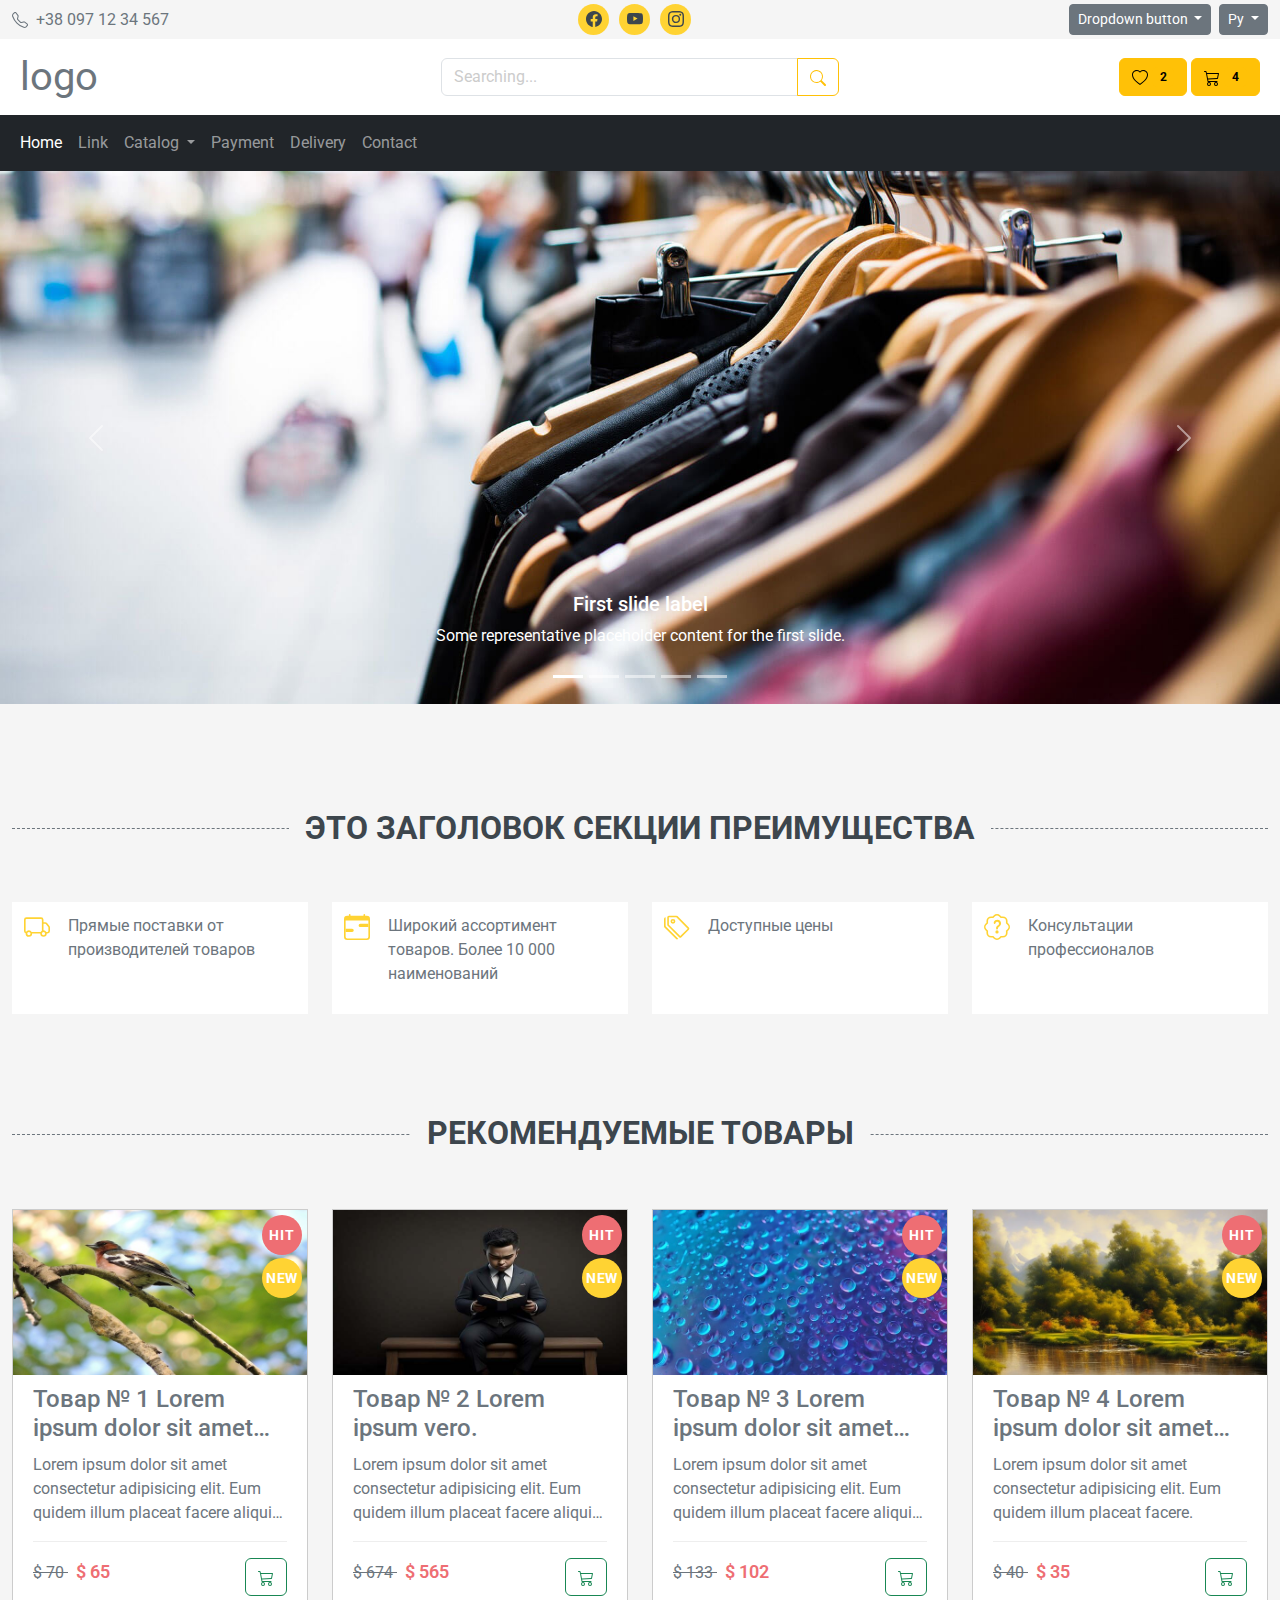
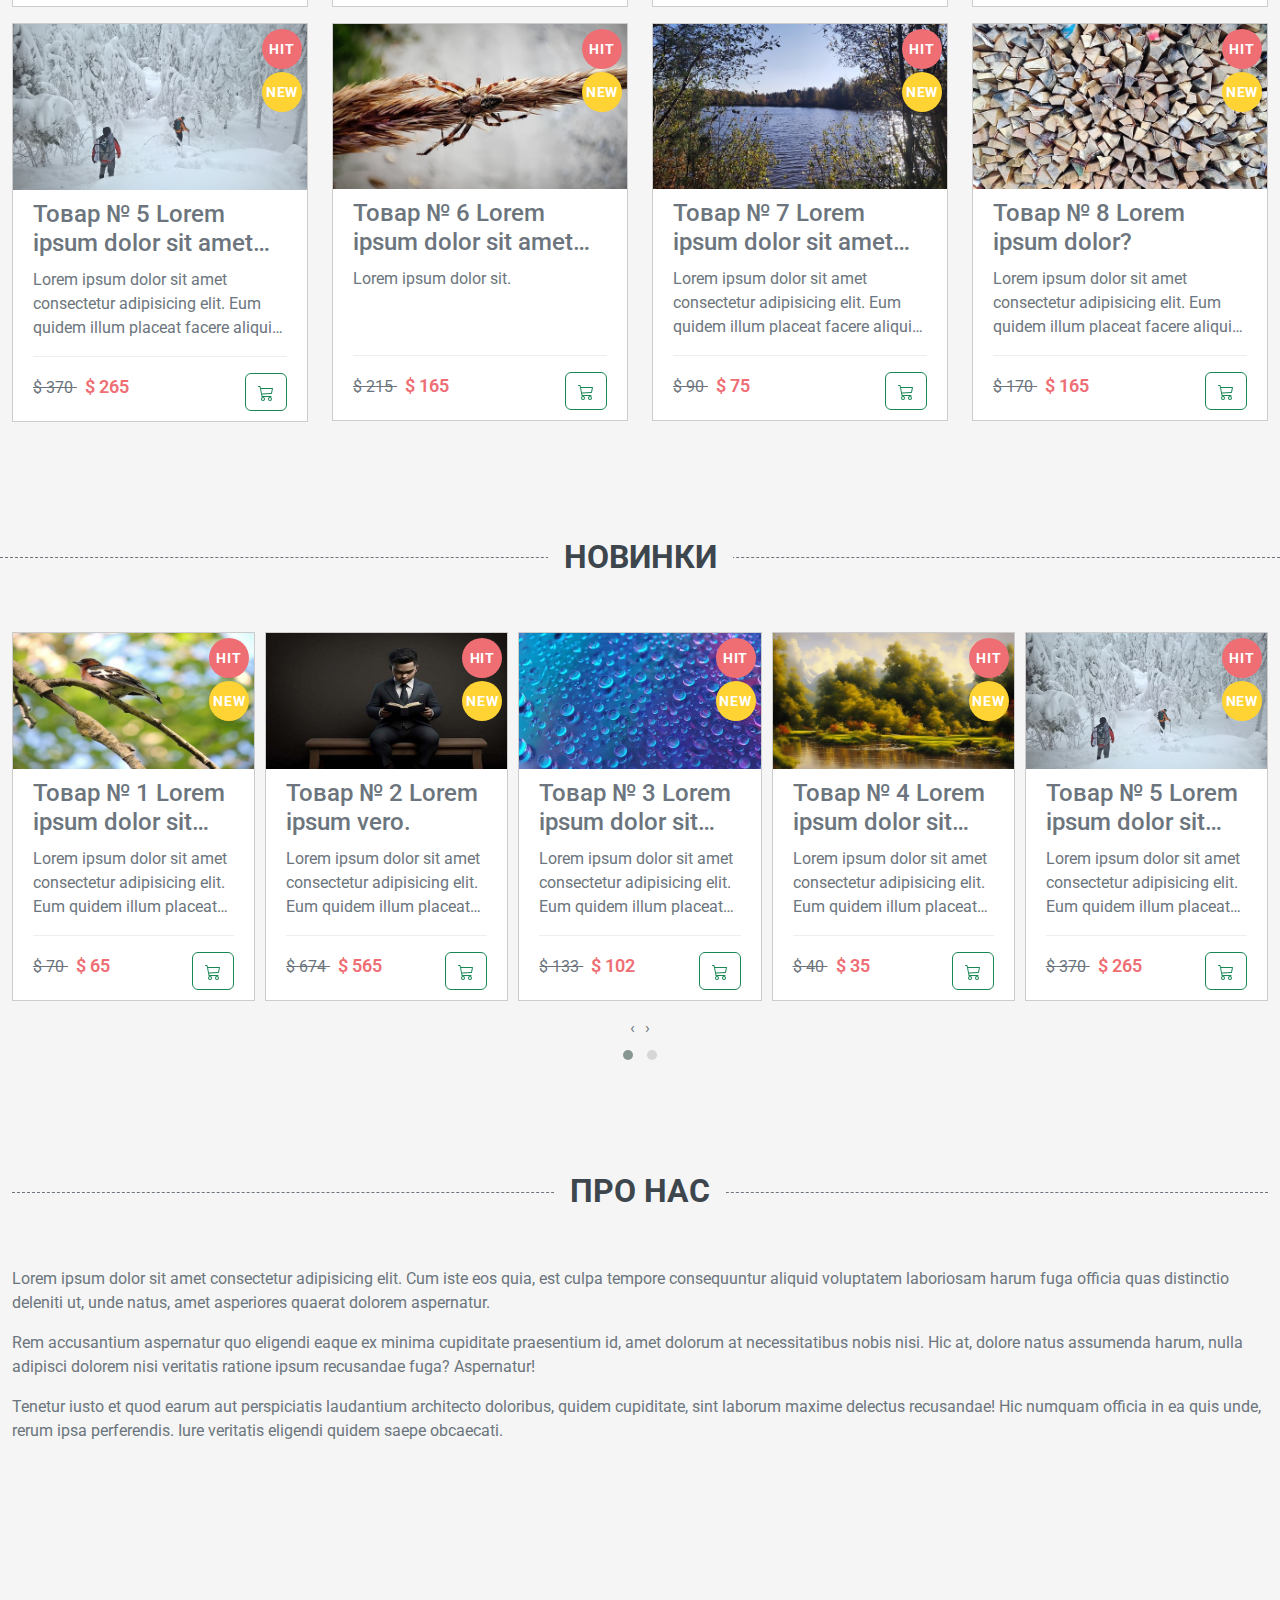
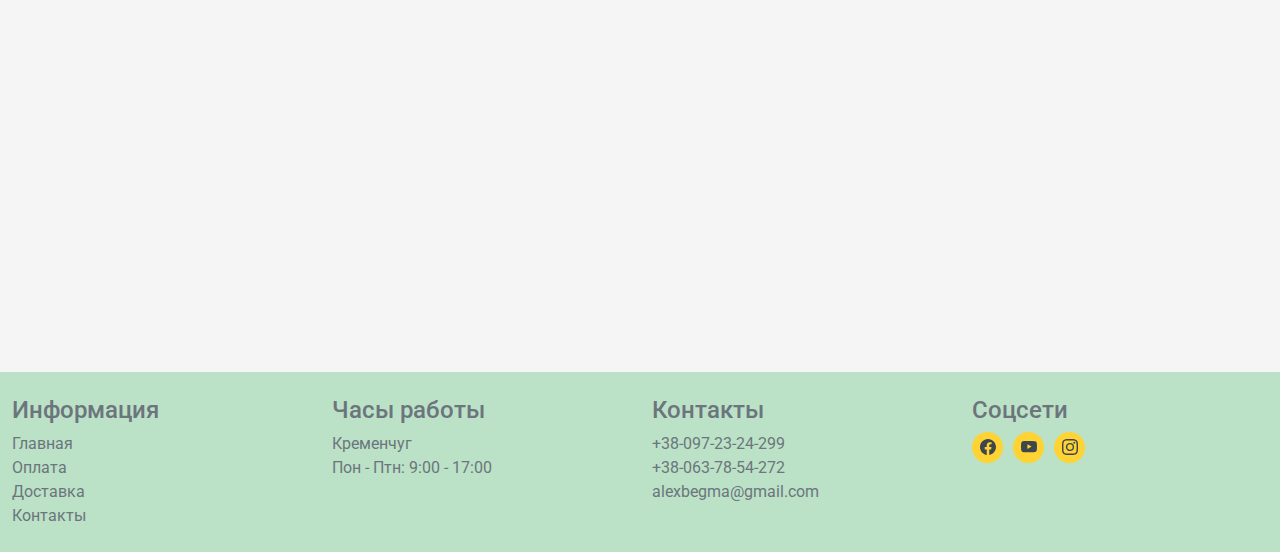
==== commit e64e5b1c: "category.html" ====
--- a/index.html
+++ b/index.html
@@ -125,8 +125,8 @@
               </svg>
               <span class="badge text-bg-warning">2</span>
             </a>
-            <button class="btn btn-warning" type="button" data-bs-toggle="offcanvas" data-bs-target="#offcanvasCart"
-              aria-controls="offcanvasCart">
+            <button class="btn btn-warning" id="cart-open" type="button" data-bs-toggle="offcanvas-2"
+              data-bs-target="#offcanvasCart" aria-controls="offcanvasCart">
               <svg xmlns="http://www.w3.org/2000/svg" width="16" height="16" fill="currentColor" class="bi bi-cart3"
                 viewBox="0 0 16 16">
                 <path
@@ -145,18 +145,100 @@
         <button type="button" class="btn-close" data-bs-dismiss="offcanvas" aria-label="Close"></button>
       </div>
       <div class="offcanvas-body">
-        <div>
-          Some text as placeholder. In real life you can have the elements you have chosen. Like, text, images,
-          lists, etc.
-        </div>
+        <div class="table-responsive">
+          <table class="table offcanvasCart-table">
+            <tbody>
+              <tr>
+                <td class="product-img-td">
+                  <a href="#">
+                    <img class="image-dropdown" src="/assets/images/spider-8168560_640.jpg" alt="#">
+                  </a>
+                </td>
+                <td>
+                  <a href="#">Lorem ipsum dolor sit amet consectetur.</a>
+                </td>
+                <td>$ 65</td>
+                <td>&times; 1</td>
+                <td>
+                  <button class="btn btn-dager">
+                    <svg xmlns="http://www.w3.org/2000/svg" width="16" height="16" fill="currentColor"
+                      class="bi bi-x-circle" viewBox="0 0 16 16">
+                      <path d="M8 15A7 7 0 1 1 8 1a7 7 0 0 1 0 14m0 1A8 8 0 1 0 8 0a8 8 0 0 0 0 16" />
+                      <path
+                        d="M4.646 4.646a.5.5 0 0 1 .708 0L8 7.293l2.646-2.647a.5.5 0 0 1 .708.708L8.707 8l2.647 2.646a.5.5 0 0 1-.708.708L8 8.707l-2.646 2.647a.5.5 0 0 1-.708-.708L7.293 8 4.646 5.354a.5.5 0 0 1 0-.708" />
+                    </svg>
+                  </button>
+                </td>
+              </tr>
+            </tbody>
+            <tbody>
+              <tr>
+                <td class="product-img-td">
+                  <a href="#">
+                    <img src="/assets/images/droplets-8203505_640.jpg" alt="#">
+                  </a>
+                </td>
+                <td>
+                  <a href="#">Lorem ipsum dolor sit.</a>
+                </td>
+                <td>$ 95</td>
+                <td>&times; 12</td>
+                <td>
+                  <button class="btn btn-dager">
+                    <svg xmlns="http://www.w3.org/2000/svg" width="16" height="16" fill="currentColor"
+                      class="bi bi-x-circle" viewBox="0 0 16 16">
+                      <path d="M8 15A7 7 0 1 1 8 1a7 7 0 0 1 0 14m0 1A8 8 0 1 0 8 0a8 8 0 0 0 0 16" />
+                      <path
+                        d="M4.646 4.646a.5.5 0 0 1 .708 0L8 7.293l2.646-2.647a.5.5 0 0 1 .708.708L8.707 8l2.647 2.646a.5.5 0 0 1-.708.708L8 8.707l-2.646 2.647a.5.5 0 0 1-.708-.708L7.293 8 4.646 5.354a.5.5 0 0 1 0-.708" />
+                    </svg>
+                  </button>
+                </td>
+              </tr>
+            </tbody>
+            <tbody class="prod-cart-drop">
+              <tr>
+                <td class="product-img-td">
+                  <a href="#">
+                    <img src="/assets/images/snow-6060202_640.jpg" alt="#">
+                  </a>
+                </td>
+                <td>
+                  <a href="#">Lorem ipsum dolor sit amet.</a>
+                </td>
+                <td>$ 165</td>
+                <td>&times; 3</td>
+                <td>
+                  <button class="btn btn-dager">
+                    <svg xmlns="http://www.w3.org/2000/svg" width="16" height="16" fill="currentColor"
+                      class="bi bi-x-circle" viewBox="0 0 16 16">
+                      <path d="M8 15A7 7 0 1 1 8 1a7 7 0 0 1 0 14m0 1A8 8 0 1 0 8 0a8 8 0 0 0 0 16" />
+                      <path
+                        d="M4.646 4.646a.5.5 0 0 1 .708 0L8 7.293l2.646-2.647a.5.5 0 0 1 .708.708L8.707 8l2.647 2.646a.5.5 0 0 1-.708.708L8 8.707l-2.646 2.647a.5.5 0 0 1-.708-.708L7.293 8 4.646 5.354a.5.5 0 0 1 0-.708" />
+                    </svg>
+                  </button>
+                </td>
+              </tr>
+            </tbody>
+            <tfoot>
+              <tr>
+                <td class="text-end" colspan="4">Итого:</td>
+                <td>$ 325</td>
+              </tr>
+            </tfoot>
+          </table>
+        </div>
+
+        <a href="#" class="btn btn-outline-warning">Cart</a>
+        <a href="#" class="btn btn-outline-warning">Checkout</a>
+
         <div class="dropdown mt-3">
           <button class="btn btn-secondary dropdown-toggle" type="button" data-bs-toggle="dropdown">
             Dropdown button
           </button>
           <ul class="dropdown-menu">
-            <li><a class="dropdown-item" href="#">Action</a></li>
-            <li><a class="dropdown-item" href="#">Another action</a></li>
-            <li><a class="dropdown-item" href="#">Something else here</a></li>
+            <li><a class="dropdown-item closecart" href="#footer" data-href="footer">Footer</a></li>
+            <li><a class="dropdown-item closecart" href="#about" data-href="about">About</a></li>
+            <li><a class="dropdown-item closecart" href="#map" data-href="map">Map</a></li>
           </ul>
         </div>
       </div>
@@ -184,19 +266,27 @@
             <li class="nav-item dropdown">
               <a class="nav-link dropdown-toggle" href="#" role="button" data-bs-toggle="dropdown"
                 aria-expanded="false">
-                Dropdown
+                Catalog
               </a>
               <ul class="dropdown-menu">
-                <li><a class="dropdown-item" href="#">Action</a></li>
-                <li><a class="dropdown-item" href="#">Another action</a></li>
+                <li><a class="dropdown-item" href="category.html">Barbecues</a></li>
+                <li><a class="dropdown-item" href="category.html">Grils</a></li>
+                <li><a class="dropdown-item" href="category.html">Accessories</a></li>
+                <li><a class="dropdown-item" href="category.html">Components</a></li>
                 <li>
                   <hr class="dropdown-divider">
                 </li>
-                <li><a class="dropdown-item" href="#">Something else here</a></li>
+                <li><a class="dropdown-item" href="category.html">Something else here</a></li>
               </ul>
             </li>
             <li class="nav-item">
-              <a class="nav-link disabled" aria-disabled="true">Disabled</a>
+              <a class="nav-link" href="#">Payment</a>
+            </li>
+            <li class="nav-item">
+              <a class="nav-link" href="#">Delivery</a>
+            </li>
+            <li class="nav-item">
+              <a class="nav-link" href="#">Contact</a>
             </li>
           </ul>
           <!-- <form class="d-flex" role="search">
@@ -994,7 +1084,7 @@
       </div>
     </section>
 
-    <section class="about-us">
+    <section class="about-us" id="about">
       <div class="container-fluid">
         <div class="row mb-5">
           <div class="col-12">
@@ -1019,14 +1109,14 @@
       </div>
     </section>
 
-    <iframe
+    <iframe id="map"
       src="https://www.google.com/maps/embed?pb=!1m18!1m12!1m3!1d41802.63019753642!2d33.4331904!3d49.0930176!2m3!1f0!2f0!3f0!3m2!1i1024!2i768!4f13.1!3m3!1m2!1s0x40d7531bc32d6629%3A0xcdd30a6b5989dcf9!2z0JzRltGB0YzQutC40Lkg0KHQsNC0!5e0!3m2!1sru!2sua!4v1714976847237!5m2!1sru!2sua"
       width="100%" height="450" style="border:0; display: block;" allowfullscreen="" loading="lazy"
       referrerpolicy="no-referrer-when-downgrade"></iframe>
 
   </main>
 
-  <footer class="footer">
+  <footer class="footer" id="footer">
     <div class="container-fluid">
       <div class="row">
         <div class="col-md-3 col-6 col-12 mb-4 mt-4">
@@ -1083,6 +1173,14 @@
     </div>
   </footer>
 
+  <button id="to-top">
+    <svg xmlns="http://www.w3.org/2000/svg" width="16" height="16" fill="currentColor" class="bi bi-arrow-up-square"
+      viewBox="0 0 16 16">
+      <path fill-rule="evenodd"
+        d="M15 2a1 1 0 0 0-1-1H2a1 1 0 0 0-1 1v12a1 1 0 0 0 1 1h12a1 1 0 0 0 1-1zM0 2a2 2 0 0 1 2-2h12a2 2 0 0 1 2 2v12a2 2 0 0 1-2 2H2a2 2 0 0 1-2-2zm8.5 9.5a.5.5 0 0 1-1 0V5.707L5.354 7.854a.5.5 0 1 1-.708-.708l3-3a.5.5 0 0 1 .708 0l3 3a.5.5 0 0 1-.708.708L8.5 5.707z" />
+    </svg>
+  </button>
+
   <script src="https://cdnjs.cloudflare.com/ajax/libs/jquery/3.7.1/jquery.min.js"></script>
 
   <script src="https://cdn.jsdelivr.net/npm/@popperjs/core@2.11.8/dist/umd/popper.min.js"
--- a/style.css
+++ b/style.css
@@ -43,6 +43,7 @@
   --light-gray-color: #eee;
   --red-color: #ee6e73;
   --green-color: #198754;
+  --green-light-color: #bbe2c6;
 }
 
 
@@ -169,9 +170,68 @@
 
 .header-bottom {}
 
+.sticky-top {
+  position: sticky;
+  top: 0;
+}
+
 
 /* Main */
 .main {}
+
+
+/* breadcrumbs */
+.breadcrumbs {
+  margin: 30px 0;
+  padding: 1rem;
+  background-color: #fff;
+}
+
+.breadcrumbs li {
+  margin-right: 0.5rem;
+  color: var(--contrast-color);
+  transition: all .5s;
+}
+
+.breadcrumbs a:hover {
+  color: var(--accent-color);
+}
+
+.breadcrumbs a::after {
+  content: "/";
+  padding-left: .5rem;
+  color: var(--contrast-color);
+}
+
+.sidebar {
+  background-color: #fff;
+  padding: 0.5rem 1rem;
+}
+
+.sidebar .section-title span {
+  background-color: #fff;
+}
+
+
+
+.filter-block:not(:last-child) {
+  margin-bottom: 2rem;
+}
+
+.form-check {
+  margin-bottom: 0.5rem;
+}
+
+.form-check-input:focus {
+  border-color: var(--gray-color);
+  box-shadow: none;
+}
+
+.filter-block .badge {
+  color: var(--text-color);
+}
+
+
 
 
 /* main-advanages */
@@ -187,8 +247,8 @@
 }
 
 .section-title span {
-background-color: var(--bg-color);
-padding: 0 1rem;
+  background-color: var(--bg-color);
+  padding: 0 1rem;
 }
 
 .section-title::after {
@@ -215,7 +275,7 @@
 }
 
 .advantages__item:hover {
-box-shadow: 0 15px 30px -20px rgba(0, 0, 0, .5)
+  box-shadow: 0 15px 30px -20px rgba(0, 0, 0, .5)
 }
 
 .advantages__icon {
@@ -225,9 +285,7 @@
 }
 
 /* main-featured-products */
-.featured-products {
-
-}
+.featured-products {}
 
 .product-card {
   position: relative;
@@ -260,8 +318,8 @@
 }
 
 .offer-hit {
-background-color: var(--red-color);
-margin-bottom: 3px;
+  background-color: var(--red-color);
+  margin-bottom: 3px;
 }
 
 .offer-new {
@@ -296,14 +354,14 @@
 }
 
 .product-bottom-details {
-border-top: 1px solid var(--light-gray-color);
-padding-top: 1rem;
+  border-top: 1px solid var(--light-gray-color);
+  padding-top: 1rem;
 }
 
 .prdouct-price {
-font-size: 18px;
-color: var(--red-color);
-font-weight: 600;
+  font-size: 18px;
+  color: var(--red-color);
+  font-weight: 600;
 }
 
 .prdouct-price small {
@@ -313,23 +371,35 @@
   margin-right: 8px;
 }
 
-.product-links {
-
-}
-
-.about-us {
-
+.product-links {}
+
+.about-us {}
+
+.page-link {
+  color: var(--text-color);
+}
+
+.page-link:hover {
+  color: var(--contrast-color);
+  background-color: var(--green-light-color);
+}
+
+.active>.page-link,
+.page-link.active {
+  z-index: 3;
+  color: var(--bs-pagination-active-color);
+  background-color: var(--green-color);
+  border-color: var(--green-color);
 }
 
 
 /* Footer */
 .footer {
-  background-color: var(--bg-color);
-}
-
-footer h4 {
-
-}
+  margin-top: 1%;
+  background-color: var(--green-light-color);
+}
+
+footer h4 {}
 
 .footer-social-icons {
   display: flex;
@@ -341,6 +411,50 @@
   margin-right: 10px;
 }
 
-.list-unstyled {
-  
+.list-unstyled {}
+
+#to-top {
+  display: none;
+  position: fixed;
+  bottom: 22px;
+  right: 22px;
+  background-color: var(--green-light-color);
+  color: var(--contrast-color);
+  opacity: .5;
+  width: 41px;
+  height: 41px;
+  line-height: 28px;
+  border-radius: 18%;
+  /* float: right; */
+  text-align: center;
+  transition: all .3s;
+  z-index: 33;
+}
+
+#to-top:hover {
+  background-color: var(--green-light-color);
+  opacity: 1;
+}
+
+
+
+
+
+.offcanvasCart-table .product-img-td {
+  width: 85px;
+  text-align: center;
+}
+
+.offcanvasCart-table img {
+  max-width: 80px;
+}
+
+.offcanvasCart-table a {
+  display: block;
+}
+
+@media all and (max-width: 390px) {
+  .table-responsive {
+    margin-bottom: 12px;
+  }
 }